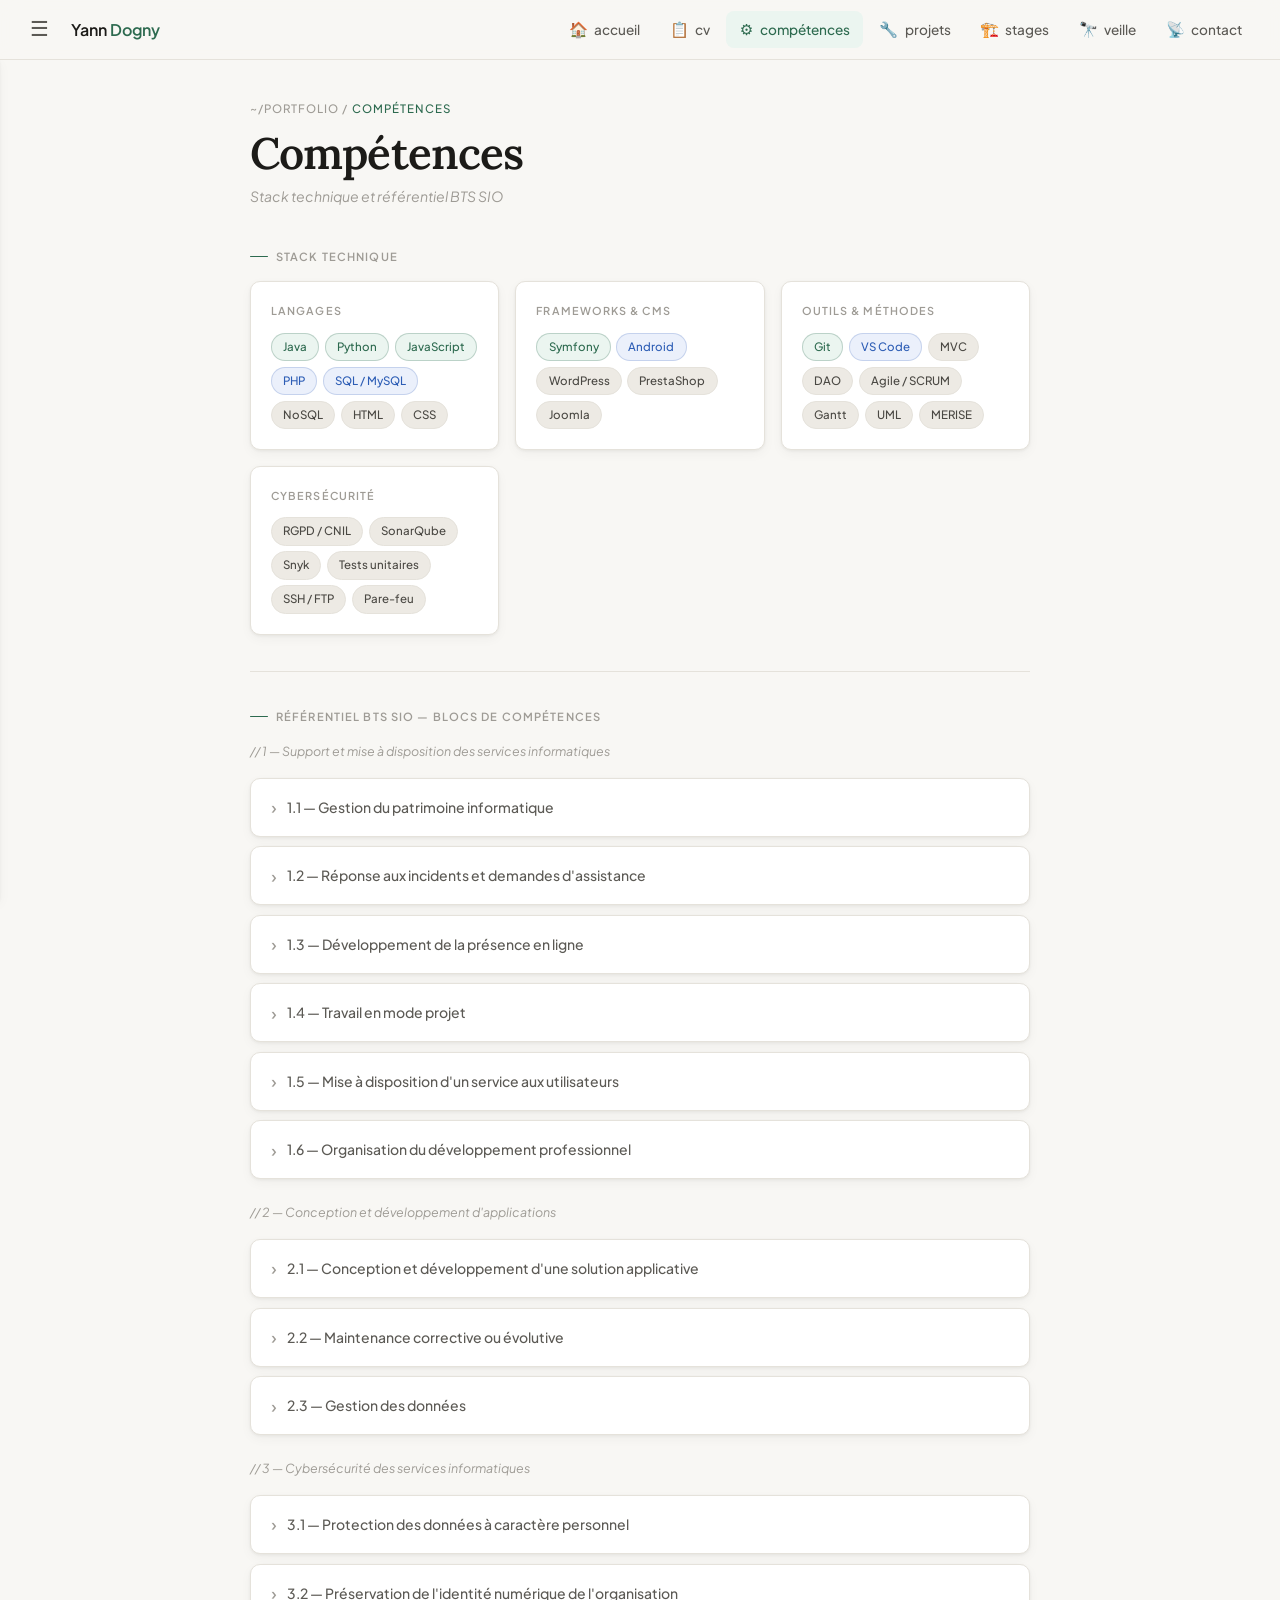
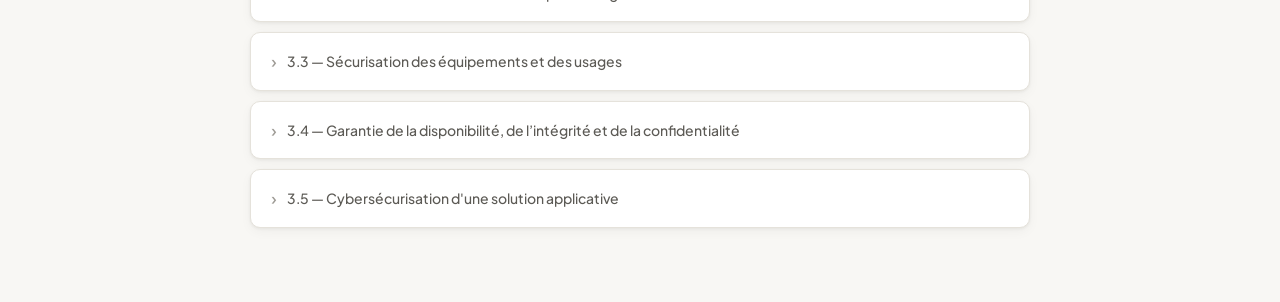
==== pages/competences.html @ 481c066d "site" ====
<!DOCTYPE html>
<html lang="fr">
<head>
  <meta charset="UTF-8"/>
  <meta name="viewport" content="width=device-width, initial-scale=1.0"/>
  <title>Compétences — Yann Dogny</title>
  <link rel="stylesheet" href="../style.css"/>

</head>
<body>

<!-- TOPBAR -->
<header class="topbar">
  <button class="sidebar-toggle" onclick="toggleSidebar()" aria-label="Menu">☰</button>
  <a href="../index.html" class="topbar-brand">Yann <span>Dogny</span></a>
  <ul class="topbar-nav">
<li><a href="../index.html" class=""><span class="nav-icon">🏠</span>accueil</a></li>
<li><a href="../pages/cv.html" class=""><span class="nav-icon">📋</span>cv</a></li>
<li><a href="../pages/competences.html" class="active"><span class="nav-icon">⚙️</span>compétences</a></li>
<li><a href="../pages/projets.html" class=""><span class="nav-icon">🔧</span>projets</a></li>
<li><a href="../pages/stages.html" class=""><span class="nav-icon">🏗️</span>stages</a></li>
<li><a href="../pages/veille.html" class=""><span class="nav-icon">🔭</span>veille</a></li>
<li><a href="../pages/contact.html" class=""><span class="nav-icon">📡</span>contact</a></li>
  </ul>
</header>

<!-- SIDEBAR OVERLAY -->
<div class="sidebar-overlay" id="overlay"></div>

<!-- SIDEBAR DRAWER -->
<nav class="sidebar" id="sidebar">
  <div class="sidebar-section-label">Navigation</div>
  <a href="../index.html" class="nav-link"><span>🏠</span> accueil</a>
<a href="../pages/cv.html" class="nav-link"><span>📋</span> cv</a>
<a href="../pages/competences.html" class="nav-link active"><span>⚙️</span> compétences</a>
<a href="../pages/projets.html" class="nav-link"><span>🔧</span> projets</a>
<a href="../pages/stages.html" class="nav-link"><span>🏗️</span> stages</a>
<a href="../pages/veille.html" class="nav-link"><span>🔭</span> veille</a>
<a href="../pages/contact.html" class="nav-link"><span>📡</span> contact</a>

</nav>

<!-- MAIN -->
<main class="main">

  <div class="page-header">
    <div class="breadcrumb">~/portfolio / <span>compétences</span></div>
    <h1>Compétences</h1>
    <p class="sub">Stack technique et référentiel BTS SIO</p>
  </div>

  <div class="section-label">Stack technique</div>
  <div class="skill-grid" style="margin-bottom:2rem">
    <div class="skill-block">
      <h3>Langages</h3>
      <div class="tags">
        <span class="tag accent">Java</span><span class="tag accent">Python</span>
        <span class="tag accent">JavaScript</span><span class="tag blue">PHP</span>
        <span class="tag blue">SQL / MySQL</span><span class="tag">NoSQL</span>
        <span class="tag">HTML</span><span class="tag">CSS</span>
      </div>
    </div>
    <div class="skill-block">
      <h3>Frameworks &amp; CMS</h3>
      <div class="tags">
        <span class="tag accent">Symfony</span><span class="tag blue">Android</span>
        <span class="tag">WordPress</span><span class="tag">PrestaShop</span><span class="tag">Joomla</span>
      </div>
    </div>
    <div class="skill-block">
      <h3>Outils &amp; méthodes</h3>
      <div class="tags">
        <span class="tag accent">Git</span><span class="tag blue">VS Code</span>
        <span class="tag">MVC</span><span class="tag">DAO</span>
        <span class="tag">Agile / SCRUM</span><span class="tag">Gantt</span>
        <span class="tag">UML</span><span class="tag">MERISE</span>
      </div>
    </div>
    <div class="skill-block">
      <h3>Cybersécurité</h3>
      <div class="tags">
        <span class="tag">RGPD / CNIL</span><span class="tag">SonarQube</span>
        <span class="tag">Snyk</span><span class="tag">Tests unitaires</span>
        <span class="tag">SSH / FTP</span><span class="tag">Pare-feu</span>
      </div>
    </div>
  </div>

  <hr class="soft"/>

  <div class="section-label">Référentiel BTS SIO — Blocs de compétences</div>
  <p style="font-size:0.78rem;color:var(--ink3);margin-bottom:1rem;font-style:italic">// 1 — Support et mise à disposition des services informatiques</p>

  <details>
    <summary>1.1 — Gestion du patrimoine informatique</summary>
    <div class="details-body">
      <ul>
        <li>Recenser et identifier les ressources numériques</li>
        <li>Exploiter des référentiels, normes et standards adoptés par le prestataire</li>
        <li>Mettre en place et vérifier les niveaux d'habilitation associés à un service</li>
        <li>Gérer des sauvegardes et vérifier la continuité du service</li>
        <li>Vérifier le respect des règles d'utilisation des ressources numériques</li>
      </ul>
    </div>
  </details>
  <details>
    <summary>1.2 — Réponse aux incidents et demandes d'assistance</summary>
    <div class="details-body">
      <ul>
        <li>Collecter, suivre et orienter des demandes</li>
        <li>Traiter des demandes concernant les services réseau, système et applicatifs</li>
      </ul>
    </div>
  </details>
  <details>
    <summary>1.3 — Développement de la présence en ligne</summary>
    <div class="details-body">
      <ul>
        <li>Participer à la valorisation de l'image de l'organisation sur les médias numériques</li>
        <li>Référencer les services en ligne et mesurer leur visibilité</li>
        <li>Participer à l'évolution d'un site Web exploitant les données de l'organisation</li>
      </ul>
      <div class="used-in">Utilisé dans : <span>Projet Fâ · Gestion Commandes V2 · Stage Campus Connecté</span></div>
    </div>
  </details>
  <details>
    <summary>1.4 — Travail en mode projet</summary>
    <div class="details-body">
      <ul>
        <li>Analyser les objectifs et les modalités d'organisation d'un projet</li>
        <li>Planifier les activités (Gantt, SCRUM)</li>
        <li>Évaluer les indicateurs de suivi d'un projet et analyser les écarts</li>
      </ul>
      <div class="used-in">Utilisé dans : <span>Projet Fâ · Gestion Commandes V2</span></div>
    </div>
  </details>
  <details>
    <summary>1.5 — Mise à disposition d'un service aux utilisateurs</summary>
    <div class="details-body">
      <ul>
        <li>Réaliser les tests d'intégration et d'acceptation d'un service</li>
        <li>Déployer un service</li>
        <li>Accompagner les utilisateurs dans la mise en place d'un service</li>
      </ul>
      <div class="used-in">Utilisé dans : <span>Stage Campus Connecté</span></div>
    </div>
  </details>
  <details>
    <summary>1.6 — Organisation du développement professionnel</summary>
    <div class="details-body">
      <ul>
        <li>Mettre en place son environnement d'apprentissage personnel</li>
        <li>Mettre en œuvre des outils et stratégies de veille informationnelle</li>
        <li>Gérer son identité professionnelle et développer son projet professionnel</li>
      </ul>
    </div>
  </details>

  <p style="font-size:0.78rem;color:var(--ink3);margin:1.5rem 0 1rem;font-style:italic">// 2 — Conception et développement d'applications</p>

  <details>
    <summary>2.1 — Conception et développement d'une solution applicative</summary>
    <div class="details-body">
      <ul>
        <li>Analyser un besoin exprimé et son contexte juridique</li>
        <li>Modéliser et concevoir l'architecture d'une solution applicative</li>
        <li>Exploiter les ressources d'un framework (Symfony)</li>
        <li>Développer, identifier ou adapter des composants logiciels</li>
        <li>Intégrer en continu les versions d'une solution (Git)</li>
        <li>Réaliser les tests nécessaires à la validation ou à la mise en production</li>
        <li>Rédiger les documentations technique et utilisateur</li>
      </ul>
      <div class="used-in">Utilisé dans : <span>Gestion Commandes V2 · Projet Fâ · Stage Campus Connecté</span></div>
    </div>
  </details>
  <details>
    <summary>2.2 — Maintenance corrective ou évolutive</summary>
    <div class="details-body">
      <ul>
        <li>Recueillir, analyser et mettre à jour les informations sur une version</li>
        <li>Évaluer la qualité d'une solution applicative (SonarQube, Snyk)</li>
        <li>Analyser et corriger un dysfonctionnement</li>
        <li>Mettre à jour les documentations technique et d'utilisation</li>
      </ul>
    </div>
  </details>
  <details>
    <summary>2.3 — Gestion des données</summary>
    <div class="details-body">
      <ul>
        <li>Exploiter des données à l'aide d'un langage de requêtes SQL</li>
        <li>Développer des fonctionnalités dans un SGBD (MySQL, NoSQL)</li>
        <li>Concevoir ou adapter une base de données (MERISE, UML)</li>
        <li>Administrer et déployer une base de données</li>
      </ul>
      <div class="used-in">Utilisé dans : <span>Gestion Commandes V2 · Projet Fâ</span></div>
    </div>
  </details>

  <p style="font-size:0.78rem;color:var(--ink3);margin:1.5rem 0 1rem;font-style:italic">// 3 — Cybersécurité des services informatiques</p>

  <details>
    <summary>3.1 — Protection des données à caractère personnel</summary>
    <div class="details-body">
      <ul>
        <li>Recenser les traitements sur les données à caractère personnel</li>
        <li>Identifier les risques liés à la collecte, au traitement et au stockage</li>
        <li>Appliquer la réglementation RGPD / CNIL</li>
      </ul>
    </div>
  </details>
  <details>
    <summary>3.2 — Préservation de l'identité numérique de l'organisation</summary>
    <div class="details-body">
      <ul>
        <li>Protection de l'identité numérique d'une organisation</li>
        <li>Déploiement de moyens approprier de preuve électronique</li>
      </ul>
    </div>
  </details>
  <details>
    <summary>3.3 — Sécurisation des équipements et des usages</summary>
    <div class="details-body">
      <ul>
        <li>Informer les utilisateurs sur les risques numériques</li>
        <li>Identifier les menaces et mettre en œuvre les défenses appropriées</li>
        <li>Gérer les accès et les privilèges (pare-feu, antivirus)</li>
      </ul>
    </div>
  </details>
  <details>
    <summary>3.4 — Garantie de la disponibilité, de l’intégrité et de la confidentialité</summary>
    <div class="details-body">
      <ul>
        <li>Caractériser les risques liés à l’utilisation malveillante d’un service informatique</li>
        <li>Recenser les conséquences d’une perte de disponibilité, d’intégrité ou de confidentialité</li>
        <li>Identifier les obligations légales (archivage, protection)</li>
        <li>Organiser la collecte et la conservation des preuves numériques</li>
        <li>Appliquer les procédures légales</li>
      </ul>
      <div class="used-in">Utilisé dans : <span>Stage Campus Connecté</span></div>
    </div>
  </details>
  <details>
    <summary>3.5 — Cybersécurisation d'une solution applicative</summary>
    <div class="details-body">
      <ul>
        <li>Prendre en compte la sécurité dans un projet de développement</li>
        <li>Analyser les connexions (logs) et prévenir les attaques courantes</li>
        <li>Mettre en conformité une solution applicative avec un référentiel de sécurité</li>
      </ul>
      <div class="used-in">Utilisé dans : <span>Stage Campus Connecté</span></div>
    </div>
  </details>

</main>

<div class="toast" id="toast"></div>
<script>
function toggleSidebar(){
  document.getElementById('sidebar').classList.toggle('open');
  document.getElementById('overlay').classList.toggle('open');
}
document.getElementById('overlay').addEventListener('click',()=>{
  document.getElementById('sidebar').classList.remove('open');
  document.getElementById('overlay').classList.remove('open');
});
function showToast(msg){
  const t=document.getElementById('toast');
  t.textContent=msg; t.classList.add('show');
  setTimeout(()=>t.classList.remove('show'),2200);
}
function copyText(e,text){
  e.preventDefault(); e.stopPropagation();
  navigator.clipboard.writeText(text).then(()=>showToast('✓ Copié !'));
}
function toggleDetail(id){
  const el=document.getElementById('dp-'+id);
  const btn=el.previousElementSibling;
  el.classList.toggle('open');
  btn.innerHTML=el.classList.contains('open')?'✕ Fermer':'› Détails';
}
</script>
</body>
</html>
---- style.css ----
@import url('https://fonts.googleapis.com/css2?family=Plus+Jakarta+Sans:wght@300;400;500;600;700&family=Lora:ital,wght@0,400;0,600;1,400&display=swap');

*, *::before, *::after { box-sizing: border-box; margin: 0; padding: 0; }

:root {
  --bg:          #F8F7F4;
  --bg2:         #FFFFFF;
  --bg3:         #F0EEE9;
  --border:      #E5E2DB;
  --border2:     #D0CCC4;
  --ink:         #1C1B18;
  --ink2:        #5C5A55;
  --ink3:        #9E9B95;
  --accent:      #2D6A4F;
  --accent-bg:   #EBF5F0;
  --accent2:     #1B4332;
  --tag-bg:      #EDEAE4;
  --tag-text:    #4A4843;
  --sidebar-w:   240px;
  --topbar-h:    60px;
  --sans:        'Plus Jakarta Sans', system-ui, sans-serif;
  --serif:       'Lora', Georgia, serif;
  --radius:      10px;
  --shadow:      0 1px 3px rgba(28,27,24,0.06), 0 4px 12px rgba(28,27,24,0.04);
}

html { scroll-behavior: smooth; }
body {
  font-family: var(--sans);
  background: var(--bg);
  color: var(--ink);
  min-height: 100vh;
  font-size: 15px;
  line-height: 1.6;
  -webkit-font-smoothing: antialiased;
}

/* ───────────── TOPBAR ───────────── */
.topbar {
  position: fixed; top: 0; left: 0; right: 0; z-index: 200;
  height: var(--topbar-h);
  background: rgba(248,247,244,0.92);
  backdrop-filter: blur(10px);
  border-bottom: 1px solid var(--border);
  display: flex; align-items: center;
  padding: 0 1.5rem;
  gap: 1rem;
}
.topbar-brand {
  font-weight: 600;
  font-size: 1rem;
  color: var(--ink);
  text-decoration: none;
  white-space: nowrap;
}
.topbar-brand span { color: var(--accent); }
.topbar-nav {
  display: flex; align-items: center; gap: 0.15rem;
  list-style: none;
  margin-left: auto;
}
.topbar-nav a {
  display: inline-flex; align-items: center; gap: 0.4rem;
  padding: 0.4rem 0.85rem;
  font-size: 0.85rem; font-weight: 500;
  color: var(--ink2);
  text-decoration: none;
  border-radius: 8px;
  transition: background 0.15s, color 0.15s;
  white-space: nowrap;
}
.topbar-nav a:hover  { background: var(--bg3); color: var(--ink); }
.topbar-nav a.active { background: var(--accent-bg); color: var(--accent); }
.topbar-nav .nav-icon { font-size: 0.95rem; }

/* sidebar toggle btn (only on mobile) */
.sidebar-toggle {
  display: none;
  background: none; border: none; cursor: pointer;
  padding: 6px; color: var(--ink2);
  font-size: 1.3rem; line-height: 1;
  border-radius: 6px;
  transition: background 0.15s;
}
.sidebar-toggle:hover { background: var(--bg3); }

/* ───────────── SIDEBAR (mobile drawer) ───────────── */
.sidebar-overlay {
  display: none;
  position: fixed; inset: 0; z-index: 150;
  background: rgba(28,27,24,0.35);
  backdrop-filter: blur(2px);
}
.sidebar-overlay.open { display: block; }

.sidebar {
  position: fixed; top: var(--topbar-h); left: 0; bottom: 0;
  z-index: 160;
  width: var(--sidebar-w);
  background: var(--bg2);
  border-right: 1px solid var(--border);
  padding: 1.5rem 0.75rem;
  display: flex; flex-direction: column; gap: 0.25rem;
  transform: translateX(-100%);
  transition: transform 0.28s cubic-bezier(0.4,0,0.2,1);
  box-shadow: var(--shadow);
}
.sidebar.open { transform: translateX(0); }

.sidebar-section-label {
  font-size: 0.68rem; font-weight: 600;
  text-transform: uppercase; letter-spacing: 0.1em;
  color: var(--ink3); padding: 0.75rem 0.75rem 0.35rem;
}
.sidebar a {
  display: flex; align-items: center; gap: 0.6rem;
  padding: 0.55rem 0.75rem;
  font-size: 0.875rem; font-weight: 500;
  color: var(--ink2); text-decoration: none;
  border-radius: 8px;
  transition: background 0.15s, color 0.15s;
}
.sidebar a:hover  { background: var(--bg3); color: var(--ink); }
.sidebar a.active { background: var(--accent-bg); color: var(--accent); }

/* ───────────── MAIN LAYOUT ───────────── */
.main {
  padding-top: calc(var(--topbar-h) + 2.5rem);
  padding-bottom: 4rem;
  padding-left: 2.5rem;
  padding-right: 2.5rem;
  max-width: 860px;
  margin: 0 auto;
}

/* ───────────── PAGE HEADER ───────────── */
.page-header { margin-bottom: 2.5rem; }
.breadcrumb {
  font-size: 0.72rem; font-weight: 500;
  text-transform: uppercase; letter-spacing: 0.09em;
  color: var(--ink3); margin-bottom: 0.6rem;
}
.breadcrumb span { color: var(--accent); }
.page-header h1 {
  font-family: var(--serif);
  font-size: clamp(2rem, 5vw, 2.75rem);
  font-weight: 600; color: var(--ink);
  letter-spacing: -0.02em; line-height: 1.15;
  margin-bottom: 0.4rem;
}
.page-header .sub {
  font-size: 0.88rem; color: var(--ink3); font-style: italic;
}

/* ───────────── SECTION LABEL ───────────── */
.section-label {
  font-size: 0.7rem; font-weight: 600;
  text-transform: uppercase; letter-spacing: 0.1em;
  color: var(--ink3); margin-bottom: 1rem;
  display: flex; align-items: center; gap: 0.5rem;
}
.section-label::before { content: ''; width: 18px; height: 1.5px; background: var(--accent); border-radius: 2px; }

hr.soft { border: none; border-top: 1px solid var(--border); margin: 2.25rem 0; }

/* ───────────── CARDS ───────────── */
.card {
  background: var(--bg2);
  border: 1px solid var(--border);
  border-radius: var(--radius);
  padding: 1.5rem;
  box-shadow: var(--shadow);
}

/* ───────────── TAGS ───────────── */
.tags { display: flex; flex-wrap: wrap; gap: 0.35rem; }
.tag {
  font-size: 0.72rem; font-weight: 500;
  padding: 0.25rem 0.7rem;
  background: var(--tag-bg); color: var(--tag-text);
  border-radius: 100px;
  border: 1px solid var(--border);
}
.tag.accent { background: var(--accent-bg); color: var(--accent); border-color: rgba(45,106,79,0.25); }
.tag.blue   { background: #EBF0FB; color: #2D5DB5; border-color: rgba(45,93,181,0.2); }

/* ───────────── TIMELINE ───────────── */
.timeline { position: relative; padding-left: 1.5rem; }
.timeline::before { content:''; position:absolute; left:0; top:4px; bottom:0; width:1px; background:var(--border2); }
.tl-item { position:relative; margin-bottom:2rem; }
.tl-item::before {
  content:''; position:absolute; left:-1.5rem; top:5px;
  width:7px; height:7px; border-radius:50%;
  background:var(--accent); border:2px solid var(--bg);
  transform:translateX(-3px);
}
.tl-item .period { font-size:0.72rem; color:var(--ink3); font-weight:500; letter-spacing:0.04em; margin-bottom:0.3rem; }
.tl-item h3 { font-size:1rem; font-weight:600; color:var(--ink); margin-bottom:0.2rem; }
.tl-item .org { font-size:0.82rem; color:var(--ink3); margin-bottom:0.55rem; }
.tl-item p { font-size:0.85rem; color:var(--ink2); line-height:1.75; }
.ttype {
  display:inline-block; font-size:0.65rem; font-weight:600;
  letter-spacing:0.08em; text-transform:uppercase;
  padding:0.18rem 0.6rem; border-radius:100px; margin-bottom:0.5rem;
}
.ttype.edu { background:#EBF0FB; color:#2D5DB5; }
.ttype.exp { background:var(--accent-bg); color:var(--accent); }

/* ───────────── SKILL GRID ───────────── */
.skill-grid { display:grid; grid-template-columns:repeat(auto-fit,minmax(190px,1fr)); gap:1rem; }
.skill-block {
  background:var(--bg2); border:1px solid var(--border);
  border-radius:var(--radius); padding:1.25rem;
  box-shadow:var(--shadow);
}
.skill-block h3 {
  font-size:0.68rem; font-weight:600;
  text-transform:uppercase; letter-spacing:0.1em;
  color:var(--ink3); margin-bottom:0.8rem;
}

/* ───────────── ACCORDIONS ───────────── */
details {
  border:1px solid var(--border); border-radius:var(--radius);
  margin-bottom:0.6rem; overflow:hidden;
  background:var(--bg2); box-shadow:var(--shadow);
}
details[open] { border-color:var(--border2); }
summary {
  padding:0.9rem 1.25rem; cursor:pointer;
  font-size:0.875rem; font-weight:500; color:var(--ink2);
  display:flex; align-items:center; gap:0.6rem;
  list-style:none; user-select:none;
  transition:background 0.15s, color 0.15s;
}
summary:hover { background:var(--bg3); color:var(--ink); }
details[open] summary { color:var(--accent); background:var(--accent-bg); }
summary::before { content:'›'; font-size:1.1rem; color:var(--ink3); transition:transform 0.2s; display:inline-block; }
details[open] summary::before { transform:rotate(90deg); color:var(--accent); }
summary::-webkit-details-marker { display:none; }
.details-body {
  padding:1rem 1.25rem 1.25rem;
  border-top:1px solid var(--border);
  background:var(--bg2);
}
.details-body ul { list-style:none; padding:0; display:flex; flex-direction:column; gap:0.4rem; }
.details-body ul li {
  font-size:0.82rem; color:var(--ink2); line-height:1.5;
  display:flex; align-items:flex-start; gap:0.5rem;
}
.details-body ul li::before { content:'·'; color:var(--accent); font-size:1.2rem; line-height:1.2; flex-shrink:0; }
.used-in { margin-top:0.75rem; padding-top:0.75rem; border-top:1px dashed var(--border2); font-size:0.72rem; color:var(--ink3); }
.used-in span { color:var(--accent); font-weight:500; }

/* ───────────── PROJECT / STAGE CARDS ───────────── */
.project-card {
  background:var(--bg2); border:1px solid var(--border);
  border-radius:var(--radius); padding:1.5rem;
  box-shadow:var(--shadow);
  margin-bottom:1rem;
  transition:border-color 0.2s, box-shadow 0.2s;
}
.project-card:hover { border-color:var(--border2); box-shadow:0 4px 20px rgba(28,27,24,0.08); }
.project-card .pc-meta { font-size:0.7rem; color:var(--ink3); font-weight:500; letter-spacing:0.04em; margin-bottom:0.4rem; }
.project-card h3 { font-size:1.05rem; font-weight:600; color:var(--ink); margin-bottom:0.55rem; }
.project-card p { font-size:0.85rem; color:var(--ink2); line-height:1.75; margin-bottom:1rem; }
.expand-btn {
  display:inline-flex; align-items:center; gap:0.35rem;
  font-family:var(--sans); font-size:0.78rem; font-weight:500;
  color:var(--ink3); background:none; border:none; cursor:pointer;
  padding:0; margin-top:0.75rem;
  transition:color 0.15s;
}
.expand-btn:hover { color:var(--accent); }
.detail-panel {
  display:none; margin-top:1rem; padding-top:1rem;
  border-top:1px solid var(--border);
}
.detail-panel.open { display:block; }
.detail-panel h4 { font-size:0.7rem; font-weight:600; text-transform:uppercase; letter-spacing:0.1em; color:var(--ink3); margin-bottom:0.6rem; }
.detail-panel ul { list-style:none; padding:0; display:flex; flex-direction:column; gap:0.35rem; }
.detail-panel ul li { font-size:0.82rem; color:var(--ink2); display:flex; gap:0.5rem; line-height:1.55; }
.detail-panel ul li::before { content:'›'; color:var(--accent); font-size:1rem; flex-shrink:0; line-height:1.4; }

/* ───────────── LANG BARS ───────────── */
.lang-item { margin-bottom:1.25rem; }
.lang-item:last-child { margin-bottom:0; }
.lang-header { display:flex; justify-content:space-between; font-size:0.875rem; font-weight:500; margin-bottom:0.45rem; }
.lang-header .level { color:var(--ink3); font-weight:400; font-size:0.8rem; }
.lang-bar { height:3px; background:var(--border2); border-radius:3px; overflow:hidden; }
.lang-fill { height:100%; background:var(--accent); border-radius:3px; }

/* ───────────── INFO TABLE ───────────── */
.info-table { background:var(--bg2); border:1px solid var(--border); border-radius:var(--radius); overflow:hidden; box-shadow:var(--shadow); }
.info-row { display:flex; align-items:flex-start; gap:1rem; padding:0.85rem 1.25rem; border-bottom:1px solid var(--border); font-size:0.875rem; }
.info-row:last-child { border-bottom:none; }
.info-row .lbl { font-size:0.72rem; font-weight:600; text-transform:uppercase; letter-spacing:0.07em; color:var(--ink3); min-width:90px; padding-top:2px; }
.info-row .val { color:var(--ink); }
.info-row .val a { color:var(--accent); text-decoration:none; }
.info-row .val a:hover { text-decoration:underline; }

/* ───────────── CONTACT ───────────── */
.contact-links { display:flex; flex-direction:column; gap:0.75rem; }
.contact-link {
  display:flex; align-items:center; gap:1rem;
  background:var(--bg2); border:1px solid var(--border);
  border-radius:var(--radius); padding:1rem 1.25rem;
  text-decoration:none; color:inherit;
  box-shadow:var(--shadow);
  transition:border-color 0.2s, box-shadow 0.2s;
}
.contact-link:hover { border-color:var(--border2); box-shadow:0 4px 16px rgba(28,27,24,0.08); }
.cl-icon { font-size:1.2rem; width:32px; text-align:center; }
.cl-label { font-size:0.7rem; font-weight:600; text-transform:uppercase; letter-spacing:0.08em; color:var(--ink3); }
.cl-value { font-size:0.88rem; color:var(--ink); margin-top:0.1rem; }

/* ───────────── TOAST ───────────── */
.toast {
  position:fixed; bottom:1.5rem; right:1.5rem;
  background:var(--ink); color:#fff; font-size:0.78rem;
  padding:0.5rem 1rem; border-radius:8px;
  opacity:0; transform:translateY(6px);
  transition:all 0.22s; pointer-events:none; z-index:9999;
}
.toast.show { opacity:1; transform:translateY(0); }

/* ───────────── VEILLE ───────────── */
.source-grid { display:grid; grid-template-columns:repeat(auto-fit,minmax(200px,1fr)); gap:1rem; }
.source-card {
  background:var(--bg2); border:1px solid var(--border);
  border-radius:var(--radius); padding:1.25rem;
  box-shadow:var(--shadow); display:flex; flex-direction:column; gap:0.5rem;
}
.source-card:hover { border-color:var(--border2); }
.source-card h4 { font-size:0.9rem; font-weight:600; color:var(--ink); }
.source-card p { font-size:0.8rem; color:var(--ink2); line-height:1.65; flex:1; }
.source-card .src-type { font-size:0.68rem; font-weight:600; text-transform:uppercase; letter-spacing:0.08em; color:var(--ink3); }
.method-list { display:flex; flex-direction:column; gap:0.6rem; }
.method-step {
  display:flex; gap:1rem; align-items:flex-start;
  background:var(--bg2); border:1px solid var(--border);
  border-radius:var(--radius); padding:0.9rem 1.1rem;
  box-shadow:var(--shadow);
}
.step-num { font-size:0.7rem; font-weight:700; color:var(--accent); min-width:24px; padding-top:2px; }
.step-content h4 { font-size:0.875rem; font-weight:600; color:var(--ink); margin-bottom:0.2rem; }
.step-content p { font-size:0.8rem; color:var(--ink2); line-height:1.65; }

/* ───────────── RESPONSIVE ───────────── */
@media (max-width:768px) {
  .topbar-nav { display:none; }
  .sidebar-toggle { display:flex; align-items:center; justify-content:center; }
  .main { padding-left:1.25rem; padding-right:1.25rem; }
}
@media (min-width:769px) {
  .sidebar-toggle { display:flex; align-items:center; justify-content:center; }
}

/* shared JS toggle helper */
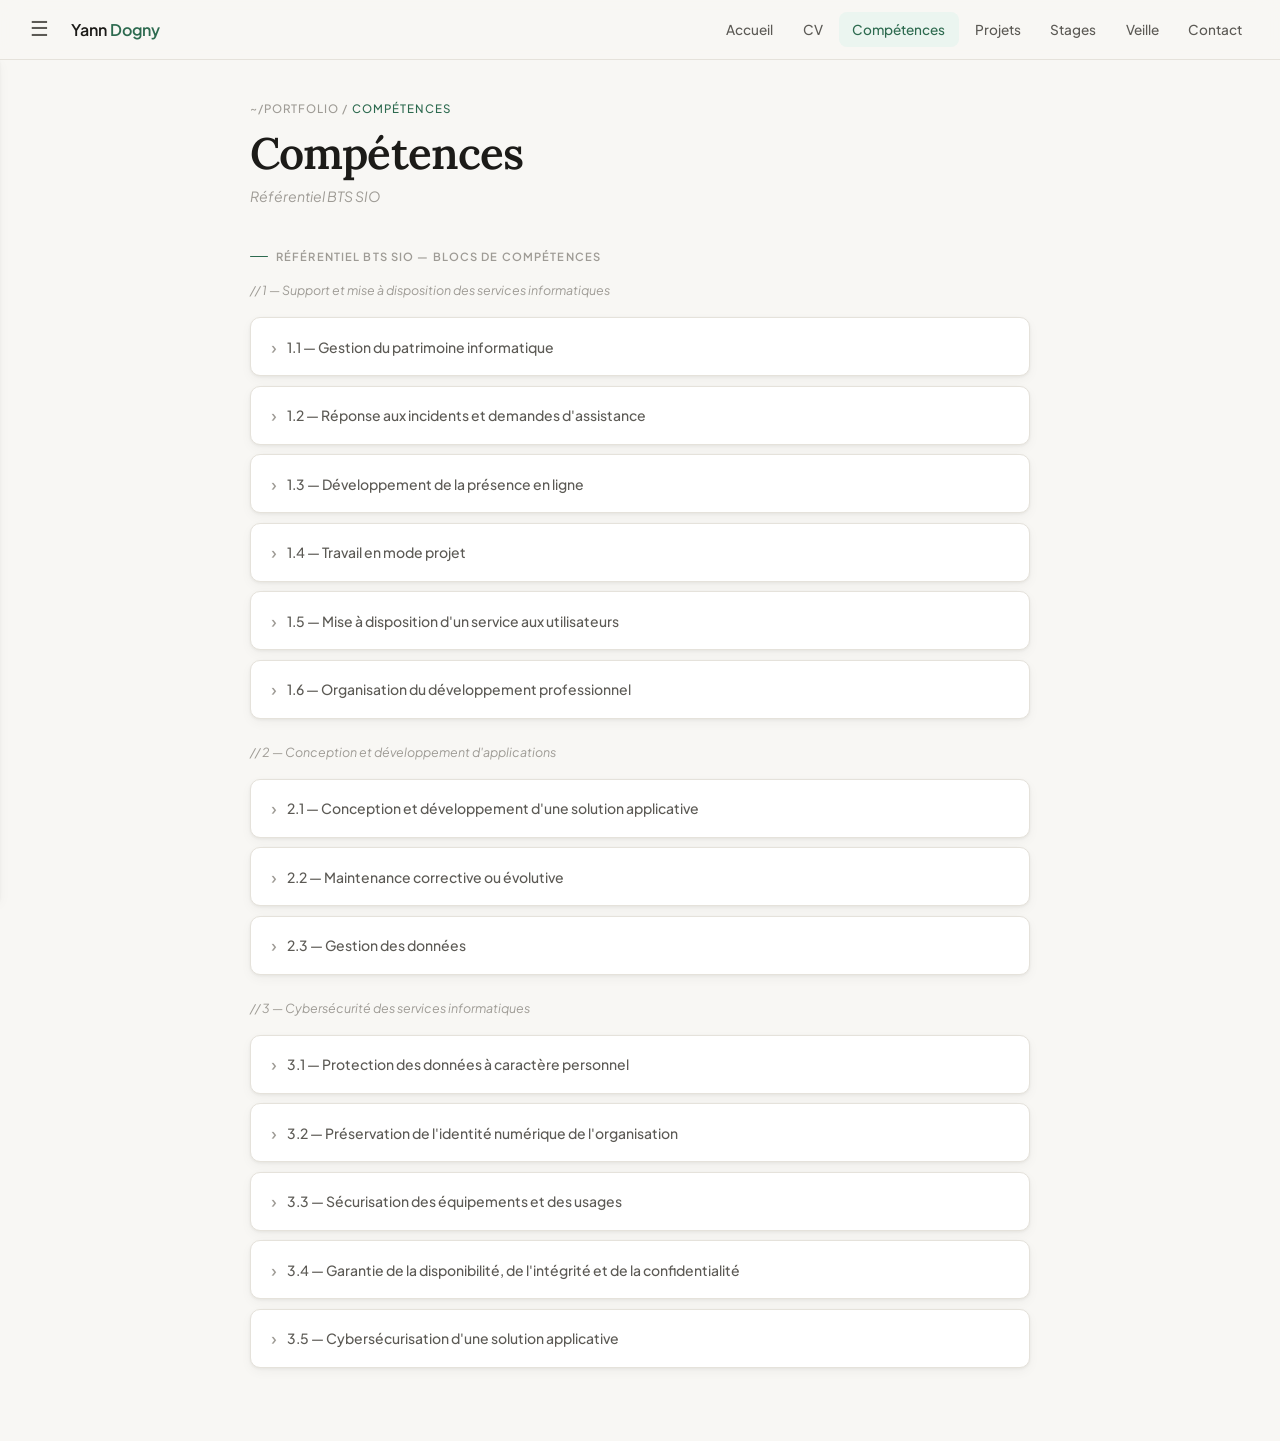
==== commit ace0ce24: "sitev2" ====
--- a/pages/competences.html
+++ b/pages/competences.html
@@ -3,9 +3,8 @@
 <head>
   <meta charset="UTF-8"/>
   <meta name="viewport" content="width=device-width, initial-scale=1.0"/>
-  <title>Compétences — Yann Dogny</title>
+  <title>Compétences</title>
   <link rel="stylesheet" href="../style.css"/>
-
 </head>
 <body>
 
@@ -14,13 +13,13 @@
   <button class="sidebar-toggle" onclick="toggleSidebar()" aria-label="Menu">☰</button>
   <a href="../index.html" class="topbar-brand">Yann <span>Dogny</span></a>
   <ul class="topbar-nav">
-<li><a href="../index.html" class=""><span class="nav-icon">🏠</span>accueil</a></li>
-<li><a href="../pages/cv.html" class=""><span class="nav-icon">📋</span>cv</a></li>
-<li><a href="../pages/competences.html" class="active"><span class="nav-icon">⚙️</span>compétences</a></li>
-<li><a href="../pages/projets.html" class=""><span class="nav-icon">🔧</span>projets</a></li>
-<li><a href="../pages/stages.html" class=""><span class="nav-icon">🏗️</span>stages</a></li>
-<li><a href="../pages/veille.html" class=""><span class="nav-icon">🔭</span>veille</a></li>
-<li><a href="../pages/contact.html" class=""><span class="nav-icon">📡</span>contact</a></li>
+    <li><a href="../index.html" class="">Accueil</a></li>
+    <li><a href="../pages/cv.html" class="">CV</a></li>
+    <li><a href="../pages/competences.html" class="active">Compétences</a></li>
+    <li><a href="../pages/projets.html" class="">Projets</a></li>
+    <li><a href="../pages/stages.html" class="">Stages</a></li>
+    <li><a href="../pages/veille.html" class="">Veille</a></li>
+    <li><a href="../pages/contact.html" class="">Contact</a></li>
   </ul>
 </header>
 
@@ -30,14 +29,13 @@
 <!-- SIDEBAR DRAWER -->
 <nav class="sidebar" id="sidebar">
   <div class="sidebar-section-label">Navigation</div>
-  <a href="../index.html" class="nav-link"><span>🏠</span> accueil</a>
-<a href="../pages/cv.html" class="nav-link"><span>📋</span> cv</a>
-<a href="../pages/competences.html" class="nav-link active"><span>⚙️</span> compétences</a>
-<a href="../pages/projets.html" class="nav-link"><span>🔧</span> projets</a>
-<a href="../pages/stages.html" class="nav-link"><span>🏗️</span> stages</a>
-<a href="../pages/veille.html" class="nav-link"><span>🔭</span> veille</a>
-<a href="../pages/contact.html" class="nav-link"><span>📡</span> contact</a>
-
+  <a href="../index.html" class="nav-link">Accueil</a>
+  <a href="../pages/cv.html" class="nav-link">CV</a>
+  <a href="../pages/competences.html" class="nav-link active">Compétences</a>
+  <a href="../pages/projets.html" class="nav-link">Projets</a>
+  <a href="../pages/stages.html" class="nav-link">Stages</a>
+  <a href="../pages/veille.html" class="nav-link">Veille</a>
+  <a href="../pages/contact.html" class="nav-link">Contact</a>
 </nav>
 
 <!-- MAIN -->
@@ -46,47 +44,8 @@
   <div class="page-header">
     <div class="breadcrumb">~/portfolio / <span>compétences</span></div>
     <h1>Compétences</h1>
-    <p class="sub">Stack technique et référentiel BTS SIO</p>
+    <p class="sub">Référentiel BTS SIO</p>
   </div>
-
-  <div class="section-label">Stack technique</div>
-  <div class="skill-grid" style="margin-bottom:2rem">
-    <div class="skill-block">
-      <h3>Langages</h3>
-      <div class="tags">
-        <span class="tag accent">Java</span><span class="tag accent">Python</span>
-        <span class="tag accent">JavaScript</span><span class="tag blue">PHP</span>
-        <span class="tag blue">SQL / MySQL</span><span class="tag">NoSQL</span>
-        <span class="tag">HTML</span><span class="tag">CSS</span>
-      </div>
-    </div>
-    <div class="skill-block">
-      <h3>Frameworks &amp; CMS</h3>
-      <div class="tags">
-        <span class="tag accent">Symfony</span><span class="tag blue">Android</span>
-        <span class="tag">WordPress</span><span class="tag">PrestaShop</span><span class="tag">Joomla</span>
-      </div>
-    </div>
-    <div class="skill-block">
-      <h3>Outils &amp; méthodes</h3>
-      <div class="tags">
-        <span class="tag accent">Git</span><span class="tag blue">VS Code</span>
-        <span class="tag">MVC</span><span class="tag">DAO</span>
-        <span class="tag">Agile / SCRUM</span><span class="tag">Gantt</span>
-        <span class="tag">UML</span><span class="tag">MERISE</span>
-      </div>
-    </div>
-    <div class="skill-block">
-      <h3>Cybersécurité</h3>
-      <div class="tags">
-        <span class="tag">RGPD / CNIL</span><span class="tag">SonarQube</span>
-        <span class="tag">Snyk</span><span class="tag">Tests unitaires</span>
-        <span class="tag">SSH / FTP</span><span class="tag">Pare-feu</span>
-      </div>
-    </div>
-  </div>
-
-  <hr class="soft"/>
 
   <div class="section-label">Référentiel BTS SIO — Blocs de compétences</div>
   <p style="font-size:0.78rem;color:var(--ink3);margin-bottom:1rem;font-style:italic">// 1 — Support et mise à disposition des services informatiques</p>
@@ -101,8 +60,10 @@
         <li>Gérer des sauvegardes et vérifier la continuité du service</li>
         <li>Vérifier le respect des règles d'utilisation des ressources numériques</li>
       </ul>
-    </div>
-  </details>
+      <div class="used-in">Utilisé dans : <span>CanisPro Éducation</span></div>
+    </div>
+  </details>
+
   <details>
     <summary>1.2 — Réponse aux incidents et demandes d'assistance</summary>
     <div class="details-body">
@@ -112,6 +73,7 @@
       </ul>
     </div>
   </details>
+
   <details>
     <summary>1.3 — Développement de la présence en ligne</summary>
     <div class="details-body">
@@ -120,9 +82,10 @@
         <li>Référencer les services en ligne et mesurer leur visibilité</li>
         <li>Participer à l'évolution d'un site Web exploitant les données de l'organisation</li>
       </ul>
-      <div class="used-in">Utilisé dans : <span>Projet Fâ · Gestion Commandes V2 · Stage Campus Connecté</span></div>
-    </div>
-  </details>
+      <div class="used-in">Utilisé dans : <span>Portfolio · CanisPro Éducation · Projet Fâ · Pic du Midi · Site Web Personnel</span></div>
+    </div>
+  </details>
+
   <details>
     <summary>1.4 — Travail en mode projet</summary>
     <div class="details-body">
@@ -131,9 +94,10 @@
         <li>Planifier les activités (Gantt, SCRUM)</li>
         <li>Évaluer les indicateurs de suivi d'un projet et analyser les écarts</li>
       </ul>
-      <div class="used-in">Utilisé dans : <span>Projet Fâ · Gestion Commandes V2</span></div>
-    </div>
-  </details>
+      <div class="used-in">Utilisé dans : <span>Portfolio · CanisPro Éducation · Projet Fâ · Stage Campus Connecté</span></div>
+    </div>
+  </details>
+
   <details>
     <summary>1.5 — Mise à disposition d'un service aux utilisateurs</summary>
     <div class="details-body">
@@ -142,9 +106,10 @@
         <li>Déployer un service</li>
         <li>Accompagner les utilisateurs dans la mise en place d'un service</li>
       </ul>
-      <div class="used-in">Utilisé dans : <span>Stage Campus Connecté</span></div>
-    </div>
-  </details>
+      <div class="used-in">Utilisé dans : <span>Portfolio · CanisPro Éducation · Stage Campus Connecté</span></div>
+    </div>
+  </details>
+
   <details>
     <summary>1.6 — Organisation du développement professionnel</summary>
     <div class="details-body">
@@ -153,6 +118,7 @@
         <li>Mettre en œuvre des outils et stratégies de veille informationnelle</li>
         <li>Gérer son identité professionnelle et développer son projet professionnel</li>
       </ul>
+      <div class="used-in">Utilisé dans : <span>Portfolio · CanisPro Éducation · Pic du Midi · Site Web Personnel</span></div>
     </div>
   </details>
 
@@ -170,9 +136,10 @@
         <li>Réaliser les tests nécessaires à la validation ou à la mise en production</li>
         <li>Rédiger les documentations technique et utilisateur</li>
       </ul>
-      <div class="used-in">Utilisé dans : <span>Gestion Commandes V2 · Projet Fâ · Stage Campus Connecté</span></div>
-    </div>
-  </details>
+      <div class="used-in">Utilisé dans : <span>Portfolio · CanisPro Éducation · Projet Fâ · Pic du Midi · Site Web Personnel · Stage Campus Connecté</span></div>
+    </div>
+  </details>
+
   <details>
     <summary>2.2 — Maintenance corrective ou évolutive</summary>
     <div class="details-body">
@@ -182,8 +149,10 @@
         <li>Analyser et corriger un dysfonctionnement</li>
         <li>Mettre à jour les documentations technique et d'utilisation</li>
       </ul>
-    </div>
-  </details>
+      <div class="used-in">Utilisé dans : <span>Portfolio · CanisPro Éducation</span></div>
+    </div>
+  </details>
+
   <details>
     <summary>2.3 — Gestion des données</summary>
     <div class="details-body">
@@ -193,7 +162,7 @@
         <li>Concevoir ou adapter une base de données (MERISE, UML)</li>
         <li>Administrer et déployer une base de données</li>
       </ul>
-      <div class="used-in">Utilisé dans : <span>Gestion Commandes V2 · Projet Fâ</span></div>
+      <div class="used-in">Utilisé dans : <span>CanisPro Éducation · Projet Fâ · Stage Campus Connecté</span></div>
     </div>
   </details>
 
@@ -209,15 +178,17 @@
       </ul>
     </div>
   </details>
+
   <details>
     <summary>3.2 — Préservation de l'identité numérique de l'organisation</summary>
     <div class="details-body">
       <ul>
         <li>Protection de l'identité numérique d'une organisation</li>
-        <li>Déploiement de moyens approprier de preuve électronique</li>
-      </ul>
-    </div>
-  </details>
+        <li>Déploiement de moyens appropriés de preuve électronique</li>
+      </ul>
+    </div>
+  </details>
+
   <details>
     <summary>3.3 — Sécurisation des équipements et des usages</summary>
     <div class="details-body">
@@ -226,14 +197,16 @@
         <li>Identifier les menaces et mettre en œuvre les défenses appropriées</li>
         <li>Gérer les accès et les privilèges (pare-feu, antivirus)</li>
       </ul>
-    </div>
-  </details>
-  <details>
-    <summary>3.4 — Garantie de la disponibilité, de l’intégrité et de la confidentialité</summary>
-    <div class="details-body">
-      <ul>
-        <li>Caractériser les risques liés à l’utilisation malveillante d’un service informatique</li>
-        <li>Recenser les conséquences d’une perte de disponibilité, d’intégrité ou de confidentialité</li>
+      <div class="used-in">Utilisé dans : <span>CanisPro Éducation</span></div>
+    </div>
+  </details>
+
+  <details>
+    <summary>3.4 — Garantie de la disponibilité, de l'intégrité et de la confidentialité</summary>
+    <div class="details-body">
+      <ul>
+        <li>Caractériser les risques liés à l'utilisation malveillante d'un service informatique</li>
+        <li>Recenser les conséquences d'une perte de disponibilité, d'intégrité ou de confidentialité</li>
         <li>Identifier les obligations légales (archivage, protection)</li>
         <li>Organiser la collecte et la conservation des preuves numériques</li>
         <li>Appliquer les procédures légales</li>
@@ -241,6 +214,7 @@
       <div class="used-in">Utilisé dans : <span>Stage Campus Connecté</span></div>
     </div>
   </details>
+
   <details>
     <summary>3.5 — Cybersécurisation d'une solution applicative</summary>
     <div class="details-body">
@@ -249,7 +223,7 @@
         <li>Analyser les connexions (logs) et prévenir les attaques courantes</li>
         <li>Mettre en conformité une solution applicative avec un référentiel de sécurité</li>
       </ul>
-      <div class="used-in">Utilisé dans : <span>Stage Campus Connecté</span></div>
+      <div class="used-in">Utilisé dans : <span>CanisPro Éducation · Stage Campus Connecté</span></div>
     </div>
   </details>
 
@@ -282,4 +256,4 @@
 }
 </script>
 </body>
-</html>+</html>
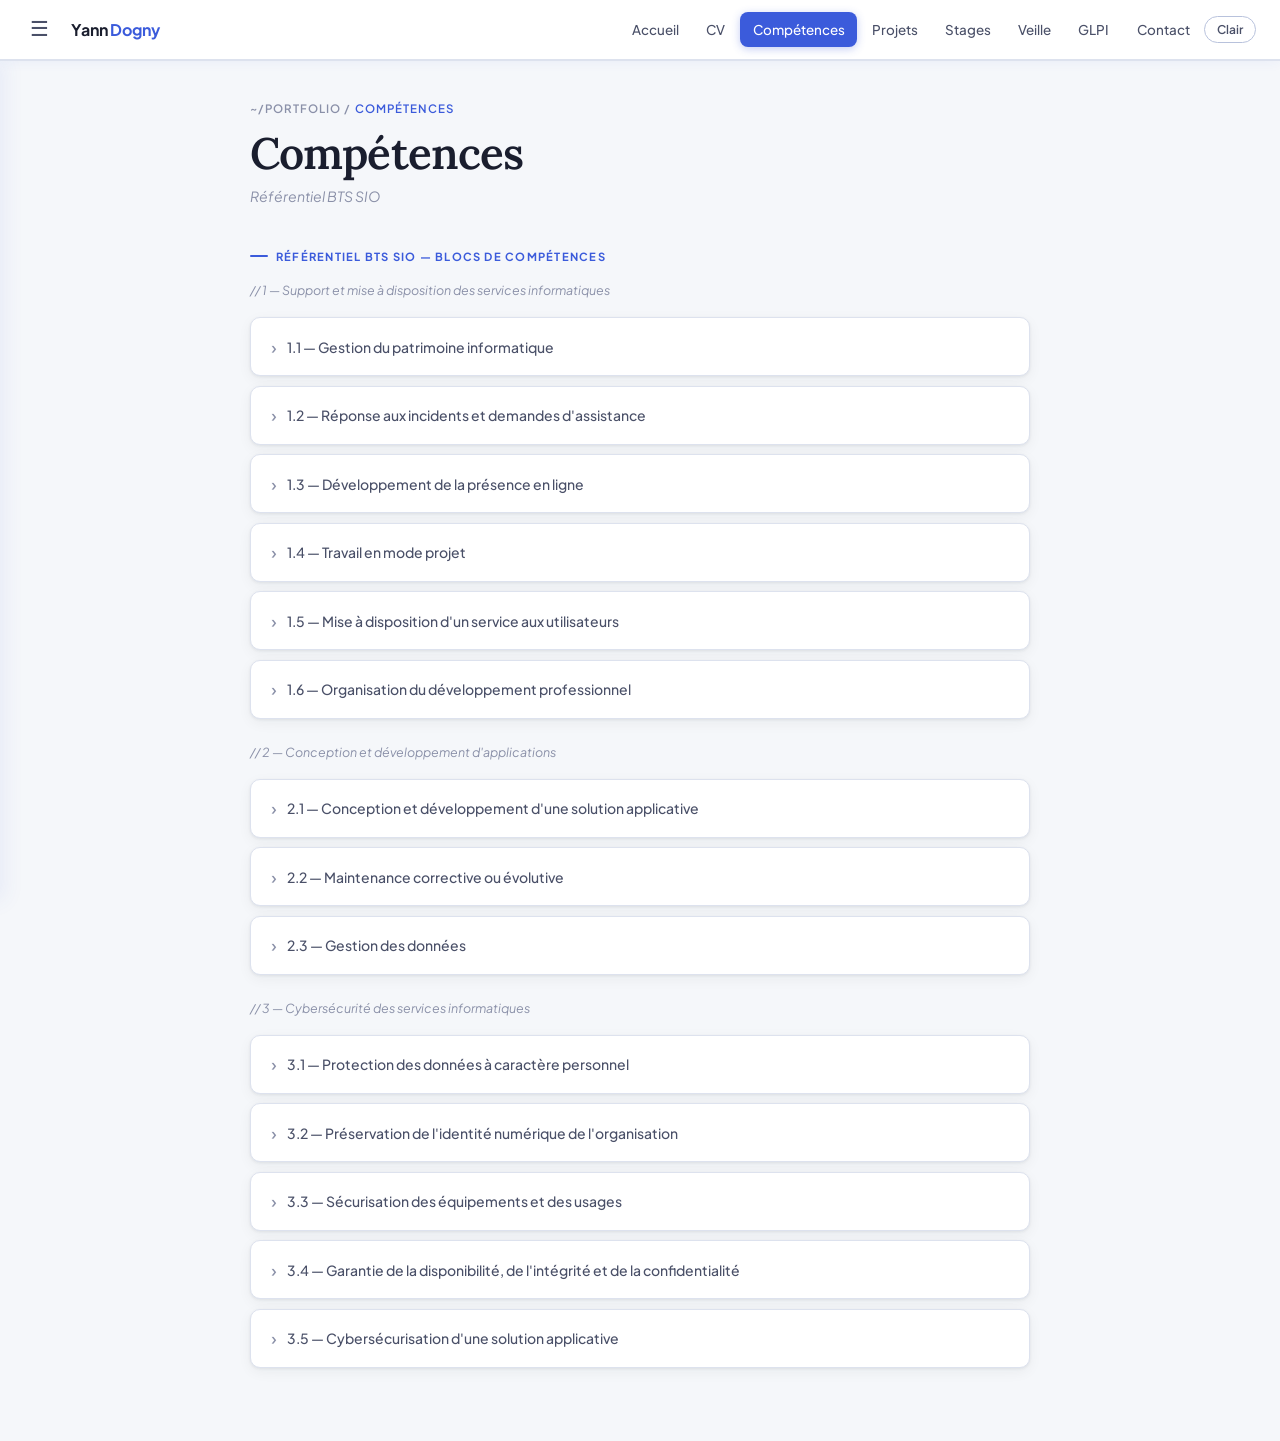
==== commit fbf20a44: "sitev3" ====
--- a/pages/competences.html
+++ b/pages/competences.html
@@ -12,14 +12,18 @@
 <header class="topbar">
   <button class="sidebar-toggle" onclick="toggleSidebar()" aria-label="Menu">☰</button>
   <a href="../index.html" class="topbar-brand">Yann <span>Dogny</span></a>
-  <ul class="topbar-nav">
+    <ul class="topbar-nav">
     <li><a href="../index.html" class="">Accueil</a></li>
-    <li><a href="../pages/cv.html" class="">CV</a></li>
-    <li><a href="../pages/competences.html" class="active">Compétences</a></li>
-    <li><a href="../pages/projets.html" class="">Projets</a></li>
-    <li><a href="../pages/stages.html" class="">Stages</a></li>
-    <li><a href="../pages/veille.html" class="">Veille</a></li>
-    <li><a href="../pages/contact.html" class="">Contact</a></li>
+    <li><a href="cv.html" class="">CV</a></li>
+    <li><a href="competences.html" class="active">Compétences</a></li>
+    <li><a href="projets.html" class="">Projets</a></li>
+    <li><a href="stages.html" class="">Stages</a></li>
+    <li><a href="veille.html" class="">Veille</a></li>
+    <li><a href="glpi.html" class="">GLPI</a></li>
+    <li><a href="contact.html" class="">Contact</a></li>
+  <button class="theme-toggle" onclick="toggleTheme()" id="topbar-theme-btn" aria-label="Changer le thème">
+    <span class="toggle-label" id="topbar-theme-label">Clair</span>
+  </button>
   </ul>
 </header>
 
@@ -28,14 +32,22 @@
 
 <!-- SIDEBAR DRAWER -->
 <nav class="sidebar" id="sidebar">
-  <div class="sidebar-section-label">Navigation</div>
+    <div class="sidebar-section-label">Navigation</div>
   <a href="../index.html" class="nav-link">Accueil</a>
-  <a href="../pages/cv.html" class="nav-link">CV</a>
-  <a href="../pages/competences.html" class="nav-link active">Compétences</a>
-  <a href="../pages/projets.html" class="nav-link">Projets</a>
-  <a href="../pages/stages.html" class="nav-link">Stages</a>
-  <a href="../pages/veille.html" class="nav-link">Veille</a>
-  <a href="../pages/contact.html" class="nav-link">Contact</a>
+  <a href="cv.html" class="nav-link">CV</a>
+  <a href="competences.html" class="nav-link active">Compétences</a>
+  <a href="projets.html" class="nav-link">Projets</a>
+  <a href="stages.html" class="nav-link">Stages</a>
+  <a href="veille.html" class="nav-link">Veille</a>
+  <a href="glpi.html" class="nav-link">GLPI</a>
+  <a href="contact.html" class="nav-link">Contact</a>
+
+  <div class="sidebar-divider"></div>
+  <button class="sidebar-theme-toggle" onclick="toggleTheme()" id="sidebar-theme-btn" aria-label="Changer le thème">
+    <span id="sidebar-theme-label">Mode sombre</span>
+    <span class="tgl-track"><span class="tgl-thumb"></span></span>
+  </button>
+
 </nav>
 
 <!-- MAIN -->
@@ -60,7 +72,8 @@
         <li>Gérer des sauvegardes et vérifier la continuité du service</li>
         <li>Vérifier le respect des règles d'utilisation des ressources numériques</li>
       </ul>
-      <div class="used-in">Utilisé dans : <span>CanisPro Éducation</span></div>
+    
+      <div class="used-in">Utilisé dans : <span>CanisPro Éducation · Stage SEDIMA · Stage Campus Connecté · GLPI</span></div>
     </div>
   </details>
 
@@ -71,7 +84,8 @@
         <li>Collecter, suivre et orienter des demandes</li>
         <li>Traiter des demandes concernant les services réseau, système et applicatifs</li>
       </ul>
-    </div>
+      <div class="used-in">Utilisé dans : <span>GLPI</span></div>
+        </div>
   </details>
 
   <details>
@@ -82,7 +96,8 @@
         <li>Référencer les services en ligne et mesurer leur visibilité</li>
         <li>Participer à l'évolution d'un site Web exploitant les données de l'organisation</li>
       </ul>
-      <div class="used-in">Utilisé dans : <span>Portfolio · CanisPro Éducation · Projet Fâ · Pic du Midi · Site Web Personnel</span></div>
+    
+      <div class="used-in">Utilisé dans : <span>Portfolio · CanisPro Éducation · Projet Fâ · Pic du Midi · Site Web Personnel · Stage SEDIMA</span></div>
     </div>
   </details>
 
@@ -94,7 +109,8 @@
         <li>Planifier les activités (Gantt, SCRUM)</li>
         <li>Évaluer les indicateurs de suivi d'un projet et analyser les écarts</li>
       </ul>
-      <div class="used-in">Utilisé dans : <span>Portfolio · CanisPro Éducation · Projet Fâ · Stage Campus Connecté</span></div>
+    
+      <div class="used-in">Utilisé dans : <span>Portfolio · CanisPro Éducation · Projet Fâ · Stage SEDIMA · Stage Campus Connecté</span></div>
     </div>
   </details>
 
@@ -106,6 +122,7 @@
         <li>Déployer un service</li>
         <li>Accompagner les utilisateurs dans la mise en place d'un service</li>
       </ul>
+    
       <div class="used-in">Utilisé dans : <span>Portfolio · CanisPro Éducation · Stage Campus Connecté</span></div>
     </div>
   </details>
@@ -118,6 +135,7 @@
         <li>Mettre en œuvre des outils et stratégies de veille informationnelle</li>
         <li>Gérer son identité professionnelle et développer son projet professionnel</li>
       </ul>
+    
       <div class="used-in">Utilisé dans : <span>Portfolio · CanisPro Éducation · Pic du Midi · Site Web Personnel</span></div>
     </div>
   </details>
@@ -136,7 +154,8 @@
         <li>Réaliser les tests nécessaires à la validation ou à la mise en production</li>
         <li>Rédiger les documentations technique et utilisateur</li>
       </ul>
-      <div class="used-in">Utilisé dans : <span>Portfolio · CanisPro Éducation · Projet Fâ · Pic du Midi · Site Web Personnel · Stage Campus Connecté</span></div>
+    
+      <div class="used-in">Utilisé dans : <span>Portfolio · CanisPro Éducation · Projet Fâ · Pic du Midi · Site Web Personnel · Stage SEDIMA · Stage Campus Connecté</span></div>
     </div>
   </details>
 
@@ -149,7 +168,8 @@
         <li>Analyser et corriger un dysfonctionnement</li>
         <li>Mettre à jour les documentations technique et d'utilisation</li>
       </ul>
-      <div class="used-in">Utilisé dans : <span>Portfolio · CanisPro Éducation</span></div>
+    
+      <div class="used-in">Utilisé dans : <span>Portfolio · CanisPro Éducation · Stage Campus Connecté</span></div>
     </div>
   </details>
 
@@ -162,6 +182,7 @@
         <li>Concevoir ou adapter une base de données (MERISE, UML)</li>
         <li>Administrer et déployer une base de données</li>
       </ul>
+    
       <div class="used-in">Utilisé dans : <span>CanisPro Éducation · Projet Fâ · Stage Campus Connecté</span></div>
     </div>
   </details>
@@ -176,6 +197,8 @@
         <li>Identifier les risques liés à la collecte, au traitement et au stockage</li>
         <li>Appliquer la réglementation RGPD / CNIL</li>
       </ul>
+    
+      <div class="used-in">Utilisé dans : <span>Stage SEDIMA</span></div>
     </div>
   </details>
 
@@ -197,7 +220,8 @@
         <li>Identifier les menaces et mettre en œuvre les défenses appropriées</li>
         <li>Gérer les accès et les privilèges (pare-feu, antivirus)</li>
       </ul>
-      <div class="used-in">Utilisé dans : <span>CanisPro Éducation</span></div>
+    
+      <div class="used-in">Utilisé dans : <span>CanisPro Éducation · Stage SEDIMA · Stage Campus Connecté</span></div>
     </div>
   </details>
 
@@ -211,6 +235,7 @@
         <li>Organiser la collecte et la conservation des preuves numériques</li>
         <li>Appliquer les procédures légales</li>
       </ul>
+    
       <div class="used-in">Utilisé dans : <span>Stage Campus Connecté</span></div>
     </div>
   </details>
@@ -223,6 +248,7 @@
         <li>Analyser les connexions (logs) et prévenir les attaques courantes</li>
         <li>Mettre en conformité une solution applicative avec un référentiel de sécurité</li>
       </ul>
+    
       <div class="used-in">Utilisé dans : <span>CanisPro Éducation · Stage Campus Connecté</span></div>
     </div>
   </details>
@@ -231,6 +257,32 @@
 
 <div class="toast" id="toast"></div>
 <script>
+/* ── Theme ── */
+(function(){
+  const saved = localStorage.getItem('theme');
+  if(saved === 'dark' || (!saved && window.matchMedia('(prefers-color-scheme: dark)').matches)){
+    document.documentElement.setAttribute('data-theme','dark');
+  }
+})();
+
+function syncThemeButtons(){
+  const dark = document.documentElement.getAttribute('data-theme') === 'dark';
+  const tl = document.getElementById('topbar-theme-label');
+  const sl = document.getElementById('sidebar-theme-label');
+  if(tl){ tl.textContent = dark ? 'Sombre' : 'Clair'; }
+  if(sl){ sl.textContent = dark ? 'Mode clair' : 'Mode sombre'; }
+}
+
+function toggleTheme(){
+  const dark = document.documentElement.getAttribute('data-theme') === 'dark';
+  document.documentElement.setAttribute('data-theme', dark ? 'light' : 'dark');
+  localStorage.setItem('theme', dark ? 'light' : 'dark');
+  syncThemeButtons();
+}
+
+document.addEventListener('DOMContentLoaded', syncThemeButtons);
+
+/* ── Sidebar ── */
 function toggleSidebar(){
   document.getElementById('sidebar').classList.toggle('open');
   document.getElementById('overlay').classList.toggle('open');
@@ -239,6 +291,8 @@
   document.getElementById('sidebar').classList.remove('open');
   document.getElementById('overlay').classList.remove('open');
 });
+
+/* ── Toast / copy ── */
 function showToast(msg){
   const t=document.getElementById('toast');
   t.textContent=msg; t.classList.add('show');
@@ -256,4 +310,4 @@
 }
 </script>
 </body>
-</html>
+</html>
--- a/style.css
+++ b/style.css
@@ -3,25 +3,48 @@
 *, *::before, *::after { box-sizing: border-box; margin: 0; padding: 0; }
 
 :root {
-  --bg:          #F8F7F4;
+  /* ── Palette principale ── */
+  --bg:          #F5F7FA;
   --bg2:         #FFFFFF;
-  --bg3:         #F0EEE9;
-  --border:      #E5E2DB;
-  --border2:     #D0CCC4;
-  --ink:         #1C1B18;
-  --ink2:        #5C5A55;
-  --ink3:        #9E9B95;
-  --accent:      #2D6A4F;
-  --accent-bg:   #EBF5F0;
-  --accent2:     #1B4332;
-  --tag-bg:      #EDEAE4;
-  --tag-text:    #4A4843;
+  --bg3:         #EEF1F7;
+  --border:      #DDE2EE;
+  --border2:     #B8C2DC;
+
+  /* ── Texte ── */
+  --ink:         #1A1E2E;
+  --ink2:        #4A5068;
+  --ink3:        #8A90A8;
+
+  /* ── Accent principal : bleu indigo ── */
+  --accent:      #3B5BDB;
+  --accent-bg:   #EEF2FF;
+  --accent2:     #1E40AF;
+
+  /* ── Accent secondaire : violet ── */
+  --purple:      #7C3AED;
+  --purple-bg:   #F3EEFF;
+
+  /* ── Accent tertiaire : teal ── */
+  --teal:        #0E9488;
+  --teal-bg:     #ECFDF8;
+
+  /* ── Blocs compétences ── */
+  --bloc1-bg:    #EEF2FF;  --bloc1-txt: #3B5BDB;
+  --bloc2-bg:    #ECFDF8;  --bloc2-txt: #0E9488;
+  --bloc3-bg:    #FFF7ED;  --bloc3-txt: #C2410C;
+
+  /* ── Tags ── */
+  --tag-bg:      #EEF1F7;
+  --tag-text:    #3B4468;
+
+  /* ── Misc ── */
   --sidebar-w:   240px;
   --topbar-h:    60px;
   --sans:        'Plus Jakarta Sans', system-ui, sans-serif;
   --serif:       'Lora', Georgia, serif;
   --radius:      10px;
-  --shadow:      0 1px 3px rgba(28,27,24,0.06), 0 4px 12px rgba(28,27,24,0.04);
+  --shadow:      0 1px 3px rgba(26,30,46,0.07), 0 4px 14px rgba(26,30,46,0.05);
+  --shadow-md:   0 4px 20px rgba(59,91,219,0.10);
 }
 
 html { scroll-behavior: smooth; }
@@ -39,41 +62,47 @@
 .topbar {
   position: fixed; top: 0; left: 0; right: 0; z-index: 200;
   height: var(--topbar-h);
-  background: rgba(248,247,244,0.92);
-  backdrop-filter: blur(10px);
+  background: rgba(255,255,255,0.94);
+  backdrop-filter: blur(12px);
   border-bottom: 1px solid var(--border);
   display: flex; align-items: center;
   padding: 0 1.5rem;
   gap: 1rem;
+  box-shadow: 0 1px 0 var(--border), 0 2px 12px rgba(59,91,219,0.06);
 }
 .topbar-brand {
-  font-weight: 600;
+  font-weight: 700;
   font-size: 1rem;
   color: var(--ink);
   text-decoration: none;
   white-space: nowrap;
+  letter-spacing: -0.01em;
 }
 .topbar-brand span { color: var(--accent); }
+
 .topbar-nav {
-  display: flex; align-items: center; gap: 0.15rem;
+  display: flex; align-items: center; gap: 0.1rem;
   list-style: none;
   margin-left: auto;
 }
 .topbar-nav a {
-  display: inline-flex; align-items: center; gap: 0.4rem;
-  padding: 0.4rem 0.85rem;
-  font-size: 0.85rem; font-weight: 500;
+  display: inline-flex; align-items: center;
+  padding: 0.4rem 0.8rem;
+  font-size: 0.84rem; font-weight: 500;
   color: var(--ink2);
   text-decoration: none;
   border-radius: 8px;
   transition: background 0.15s, color 0.15s;
   white-space: nowrap;
 }
-.topbar-nav a:hover  { background: var(--bg3); color: var(--ink); }
-.topbar-nav a.active { background: var(--accent-bg); color: var(--accent); }
-.topbar-nav .nav-icon { font-size: 0.95rem; }
-
-/* sidebar toggle btn (only on mobile) */
+.topbar-nav a:hover  { background: var(--accent-bg); color: var(--accent); }
+.topbar-nav a.active {
+  background: var(--accent);
+  color: #fff;
+  box-shadow: 0 2px 8px rgba(59,91,219,0.30);
+}
+
+/* sidebar toggle */
 .sidebar-toggle {
   display: none;
   background: none; border: none; cursor: pointer;
@@ -84,12 +113,12 @@
 }
 .sidebar-toggle:hover { background: var(--bg3); }
 
-/* ───────────── SIDEBAR (mobile drawer) ───────────── */
+/* ───────────── SIDEBAR ───────────── */
 .sidebar-overlay {
   display: none;
   position: fixed; inset: 0; z-index: 150;
-  background: rgba(28,27,24,0.35);
-  backdrop-filter: blur(2px);
+  background: rgba(26,30,46,0.35);
+  backdrop-filter: blur(3px);
 }
 .sidebar-overlay.open { display: block; }
 
@@ -99,31 +128,35 @@
   width: var(--sidebar-w);
   background: var(--bg2);
   border-right: 1px solid var(--border);
-  padding: 1.5rem 0.75rem;
-  display: flex; flex-direction: column; gap: 0.25rem;
+  padding: 1.25rem 0.75rem;
+  display: flex; flex-direction: column; gap: 0.2rem;
   transform: translateX(-100%);
   transition: transform 0.28s cubic-bezier(0.4,0,0.2,1);
-  box-shadow: var(--shadow);
+  box-shadow: 4px 0 20px rgba(59,91,219,0.08);
 }
 .sidebar.open { transform: translateX(0); }
 
 .sidebar-section-label {
-  font-size: 0.68rem; font-weight: 600;
-  text-transform: uppercase; letter-spacing: 0.1em;
-  color: var(--ink3); padding: 0.75rem 0.75rem 0.35rem;
+  font-size: 0.67rem; font-weight: 700;
+  text-transform: uppercase; letter-spacing: 0.12em;
+  color: var(--ink3); padding: 0.5rem 0.75rem 0.35rem;
 }
 .sidebar a {
-  display: flex; align-items: center; gap: 0.6rem;
-  padding: 0.55rem 0.75rem;
+  display: flex; align-items: center;
+  padding: 0.52rem 0.75rem;
   font-size: 0.875rem; font-weight: 500;
   color: var(--ink2); text-decoration: none;
   border-radius: 8px;
   transition: background 0.15s, color 0.15s;
 }
-.sidebar a:hover  { background: var(--bg3); color: var(--ink); }
-.sidebar a.active { background: var(--accent-bg); color: var(--accent); }
-
-/* ───────────── MAIN LAYOUT ───────────── */
+.sidebar a:hover  { background: var(--accent-bg); color: var(--accent); }
+.sidebar a.active {
+  background: var(--accent);
+  color: #fff;
+  box-shadow: 0 2px 8px rgba(59,91,219,0.25);
+}
+
+/* ───────────── MAIN ───────────── */
 .main {
   padding-top: calc(var(--topbar-h) + 2.5rem);
   padding-bottom: 4rem;
@@ -136,7 +169,7 @@
 /* ───────────── PAGE HEADER ───────────── */
 .page-header { margin-bottom: 2.5rem; }
 .breadcrumb {
-  font-size: 0.72rem; font-weight: 500;
+  font-size: 0.72rem; font-weight: 600;
   text-transform: uppercase; letter-spacing: 0.09em;
   color: var(--ink3); margin-bottom: 0.6rem;
 }
@@ -154,12 +187,15 @@
 
 /* ───────────── SECTION LABEL ───────────── */
 .section-label {
-  font-size: 0.7rem; font-weight: 600;
-  text-transform: uppercase; letter-spacing: 0.1em;
-  color: var(--ink3); margin-bottom: 1rem;
+  font-size: 0.7rem; font-weight: 700;
+  text-transform: uppercase; letter-spacing: 0.11em;
+  color: var(--accent); margin-bottom: 1rem;
   display: flex; align-items: center; gap: 0.5rem;
 }
-.section-label::before { content: ''; width: 18px; height: 1.5px; background: var(--accent); border-radius: 2px; }
+.section-label::before {
+  content: ''; width: 18px; height: 2px;
+  background: var(--accent); border-radius: 2px;
+}
 
 hr.soft { border: none; border-top: 1px solid var(--border); margin: 2.25rem 0; }
 
@@ -175,126 +211,185 @@
 /* ───────────── TAGS ───────────── */
 .tags { display: flex; flex-wrap: wrap; gap: 0.35rem; }
 .tag {
-  font-size: 0.72rem; font-weight: 500;
+  font-size: 0.72rem; font-weight: 600;
   padding: 0.25rem 0.7rem;
   background: var(--tag-bg); color: var(--tag-text);
   border-radius: 100px;
   border: 1px solid var(--border);
 }
-.tag.accent { background: var(--accent-bg); color: var(--accent); border-color: rgba(45,106,79,0.25); }
-.tag.blue   { background: #EBF0FB; color: #2D5DB5; border-color: rgba(45,93,181,0.2); }
+.tag.accent { background: var(--accent-bg); color: var(--accent); border-color: rgba(59,91,219,0.25); }
+.tag.blue   { background: var(--purple-bg); color: var(--purple); border-color: rgba(124,58,237,0.2); }
 
 /* ───────────── TIMELINE ───────────── */
 .timeline { position: relative; padding-left: 1.5rem; }
-.timeline::before { content:''; position:absolute; left:0; top:4px; bottom:0; width:1px; background:var(--border2); }
+.timeline::before { content:''; position:absolute; left:0; top:4px; bottom:0; width:2px; background: linear-gradient(to bottom, var(--accent), var(--border)); border-radius:2px; }
 .tl-item { position:relative; margin-bottom:2rem; }
 .tl-item::before {
   content:''; position:absolute; left:-1.5rem; top:5px;
-  width:7px; height:7px; border-radius:50%;
-  background:var(--accent); border:2px solid var(--bg);
+  width:8px; height:8px; border-radius:50%;
+  background: var(--accent); border:2px solid var(--bg2);
   transform:translateX(-3px);
-}
-.tl-item .period { font-size:0.72rem; color:var(--ink3); font-weight:500; letter-spacing:0.04em; margin-bottom:0.3rem; }
+  box-shadow: 0 0 0 3px var(--accent-bg);
+}
+.tl-item .period { font-size:0.72rem; color:var(--accent); font-weight:600; letter-spacing:0.04em; margin-bottom:0.3rem; }
 .tl-item h3 { font-size:1rem; font-weight:600; color:var(--ink); margin-bottom:0.2rem; }
 .tl-item .org { font-size:0.82rem; color:var(--ink3); margin-bottom:0.55rem; }
 .tl-item p { font-size:0.85rem; color:var(--ink2); line-height:1.75; }
 .ttype {
-  display:inline-block; font-size:0.65rem; font-weight:600;
-  letter-spacing:0.08em; text-transform:uppercase;
-  padding:0.18rem 0.6rem; border-radius:100px; margin-bottom:0.5rem;
-}
-.ttype.edu { background:#EBF0FB; color:#2D5DB5; }
-.ttype.exp { background:var(--accent-bg); color:var(--accent); }
+  display:inline-block; font-size:0.65rem; font-weight:700;
+  letter-spacing:0.09em; text-transform:uppercase;
+  padding:0.18rem 0.65rem; border-radius:100px; margin-bottom:0.5rem;
+}
+.ttype.edu { background: var(--accent-bg); color: var(--accent); }
+.ttype.exp { background: var(--teal-bg); color: var(--teal); }
 
 /* ───────────── SKILL GRID ───────────── */
 .skill-grid { display:grid; grid-template-columns:repeat(auto-fit,minmax(190px,1fr)); gap:1rem; }
 .skill-block {
-  background:var(--bg2); border:1px solid var(--border);
-  border-radius:var(--radius); padding:1.25rem;
-  box-shadow:var(--shadow);
+  background: var(--bg2); border: 1px solid var(--border);
+  border-radius: var(--radius); padding: 1.25rem;
+  box-shadow: var(--shadow);
+  border-top: 3px solid var(--accent);
 }
 .skill-block h3 {
-  font-size:0.68rem; font-weight:600;
-  text-transform:uppercase; letter-spacing:0.1em;
-  color:var(--ink3); margin-bottom:0.8rem;
+  font-size: 0.68rem; font-weight: 700;
+  text-transform: uppercase; letter-spacing: 0.11em;
+  color: var(--accent); margin-bottom: 0.8rem;
 }
 
 /* ───────────── ACCORDIONS ───────────── */
 details {
-  border:1px solid var(--border); border-radius:var(--radius);
-  margin-bottom:0.6rem; overflow:hidden;
-  background:var(--bg2); box-shadow:var(--shadow);
-}
-details[open] { border-color:var(--border2); }
+  border: 1px solid var(--border); border-radius: var(--radius);
+  margin-bottom: 0.6rem; overflow: hidden;
+  background: var(--bg2); box-shadow: var(--shadow);
+}
+details[open] { border-color: var(--accent); box-shadow: var(--shadow-md); }
 summary {
-  padding:0.9rem 1.25rem; cursor:pointer;
-  font-size:0.875rem; font-weight:500; color:var(--ink2);
-  display:flex; align-items:center; gap:0.6rem;
-  list-style:none; user-select:none;
-  transition:background 0.15s, color 0.15s;
-}
-summary:hover { background:var(--bg3); color:var(--ink); }
-details[open] summary { color:var(--accent); background:var(--accent-bg); }
+  padding: 0.9rem 1.25rem; cursor: pointer;
+  font-size: 0.875rem; font-weight: 500; color: var(--ink2);
+  display: flex; align-items: center; gap: 0.6rem;
+  list-style: none; user-select: none;
+  transition: background 0.15s, color 0.15s;
+}
+summary:hover { background: var(--accent-bg); color: var(--accent); }
+details[open] summary { color: var(--accent); background: var(--accent-bg); font-weight: 600; }
 summary::before { content:'›'; font-size:1.1rem; color:var(--ink3); transition:transform 0.2s; display:inline-block; }
 details[open] summary::before { transform:rotate(90deg); color:var(--accent); }
 summary::-webkit-details-marker { display:none; }
 .details-body {
-  padding:1rem 1.25rem 1.25rem;
-  border-top:1px solid var(--border);
-  background:var(--bg2);
+  padding: 1rem 1.25rem 1.25rem;
+  border-top: 1px solid var(--border);
 }
 .details-body ul { list-style:none; padding:0; display:flex; flex-direction:column; gap:0.4rem; }
 .details-body ul li {
   font-size:0.82rem; color:var(--ink2); line-height:1.5;
   display:flex; align-items:flex-start; gap:0.5rem;
 }
-.details-body ul li::before { content:'·'; color:var(--accent); font-size:1.2rem; line-height:1.2; flex-shrink:0; }
-.used-in { margin-top:0.75rem; padding-top:0.75rem; border-top:1px dashed var(--border2); font-size:0.72rem; color:var(--ink3); }
-.used-in span { color:var(--accent); font-weight:500; }
+.details-body ul li::before { content:'·'; color:var(--accent); font-size:1.3rem; line-height:1.1; flex-shrink:0; }
+.used-in {
+  margin-top:0.85rem; padding-top:0.75rem;
+  border-top: 1px dashed var(--border2);
+  font-size:0.72rem; color:var(--ink3);
+  display: flex; align-items: flex-start; gap: 0.4rem;
+}
+.used-in::before { content: '→'; color: var(--accent); font-size: 0.8rem; flex-shrink:0; padding-top:1px; }
+.used-in span { color: var(--accent); font-weight: 600; }
 
 /* ───────────── PROJECT / STAGE CARDS ───────────── */
 .project-card {
-  background:var(--bg2); border:1px solid var(--border);
-  border-radius:var(--radius); padding:1.5rem;
-  box-shadow:var(--shadow);
-  margin-bottom:1rem;
-  transition:border-color 0.2s, box-shadow 0.2s;
-}
-.project-card:hover { border-color:var(--border2); box-shadow:0 4px 20px rgba(28,27,24,0.08); }
-.project-card .pc-meta { font-size:0.7rem; color:var(--ink3); font-weight:500; letter-spacing:0.04em; margin-bottom:0.4rem; }
-.project-card h3 { font-size:1.05rem; font-weight:600; color:var(--ink); margin-bottom:0.55rem; }
+  background: var(--bg2); border: 1px solid var(--border);
+  border-radius: var(--radius); padding: 1.5rem;
+  box-shadow: var(--shadow); margin-bottom: 1rem;
+  border-left: 4px solid var(--accent);
+  transition: border-color 0.2s, box-shadow 0.2s, transform 0.15s;
+}
+.project-card:hover { box-shadow: var(--shadow-md); transform: translateY(-2px); }
+.project-card .pc-meta { font-size:0.7rem; color:var(--accent); font-weight:600; letter-spacing:0.05em; margin-bottom:0.4rem; }
+.project-card h3 { font-size:1.05rem; font-weight:700; color:var(--ink); margin-bottom:0.55rem; }
 .project-card p { font-size:0.85rem; color:var(--ink2); line-height:1.75; margin-bottom:1rem; }
+
 .expand-btn {
-  display:inline-flex; align-items:center; gap:0.35rem;
-  font-family:var(--sans); font-size:0.78rem; font-weight:500;
-  color:var(--ink3); background:none; border:none; cursor:pointer;
-  padding:0; margin-top:0.75rem;
-  transition:color 0.15s;
-}
-.expand-btn:hover { color:var(--accent); }
+  display: inline-flex; align-items: center; gap: 0.4rem;
+  font-family: var(--sans); font-size: 0.78rem; font-weight: 600;
+  color: var(--accent); background: var(--accent-bg);
+  border: 1px solid rgba(59,91,219,0.25); border-radius: 6px;
+  cursor: pointer; padding: 0.3rem 0.8rem; margin-top: 0.75rem;
+  transition: background 0.15s, box-shadow 0.15s;
+}
+.expand-btn:hover { background: var(--accent); color: #fff; box-shadow: 0 2px 8px rgba(59,91,219,0.25); }
+
 .detail-panel {
   display:none; margin-top:1rem; padding-top:1rem;
   border-top:1px solid var(--border);
 }
 .detail-panel.open { display:block; }
-.detail-panel h4 { font-size:0.7rem; font-weight:600; text-transform:uppercase; letter-spacing:0.1em; color:var(--ink3); margin-bottom:0.6rem; }
+.detail-panel h4 {
+  font-size:0.7rem; font-weight:700;
+  text-transform:uppercase; letter-spacing:0.1em;
+  color:var(--ink3); margin-bottom:0.6rem;
+}
 .detail-panel ul { list-style:none; padding:0; display:flex; flex-direction:column; gap:0.35rem; }
 .detail-panel ul li { font-size:0.82rem; color:var(--ink2); display:flex; gap:0.5rem; line-height:1.55; }
 .detail-panel ul li::before { content:'›'; color:var(--accent); font-size:1rem; flex-shrink:0; line-height:1.4; }
+
+/* ───────────── COMP BLOCS (projets/stages) ───────────── */
+.comp-blocks { display:flex; flex-direction:column; gap:0.6rem; margin-top:0.25rem; }
+.comp-bloc-group {
+  border:1px solid var(--border); border-radius:8px; overflow:hidden;
+}
+.comp-bloc-header {
+  display:flex; align-items:center; gap:0.6rem;
+  padding:0.5rem 0.85rem; border-bottom:1px solid var(--border);
+}
+.comp-bloc-header .bloc-num {
+  font-size:0.65rem; font-weight:700; letter-spacing:0.1em;
+  text-transform:uppercase; padding:0.18rem 0.55rem;
+  border-radius:100px; white-space:nowrap;
+}
+.bloc-1 .comp-bloc-header { background: var(--bloc1-bg); }
+.bloc-2 .comp-bloc-header { background: var(--bloc2-bg); }
+.bloc-3 .comp-bloc-header { background: var(--bloc3-bg); }
+.bloc-1 .bloc-num { background:#fff; color:var(--bloc1-txt); border:1px solid rgba(59,91,219,0.3); }
+.bloc-2 .bloc-num { background:#fff; color:var(--bloc2-txt); border:1px solid rgba(14,148,136,0.3); }
+.bloc-3 .bloc-num { background:#fff; color:var(--bloc3-txt); border:1px solid rgba(194,65,12,0.3); }
+.comp-bloc-header .bloc-title {
+  font-size:0.72rem; font-weight:600;
+  text-transform:uppercase; letter-spacing:0.07em;
+}
+.bloc-1 .bloc-title { color: var(--bloc1-txt); }
+.bloc-2 .bloc-title { color: var(--bloc2-txt); }
+.bloc-3 .bloc-title { color: var(--bloc3-txt); }
+.comp-bloc-items { padding:0.65rem 0.85rem; display:flex; flex-direction:column; gap:0.3rem; background:var(--bg2); }
+.comp-item { display:flex; align-items:flex-start; gap:0.6rem; font-size:0.82rem; color:var(--ink2); line-height:1.5; }
+.comp-item .comp-id { font-size:0.7rem; font-weight:700; white-space:nowrap; padding-top:1px; }
+.bloc-1 .comp-id { color: var(--bloc1-txt); }
+.bloc-2 .comp-id { color: var(--bloc2-txt); }
+.bloc-3 .comp-id { color: var(--bloc3-txt); }
 
 /* ───────────── LANG BARS ───────────── */
 .lang-item { margin-bottom:1.25rem; }
 .lang-item:last-child { margin-bottom:0; }
 .lang-header { display:flex; justify-content:space-between; font-size:0.875rem; font-weight:500; margin-bottom:0.45rem; }
 .lang-header .level { color:var(--ink3); font-weight:400; font-size:0.8rem; }
-.lang-bar { height:3px; background:var(--border2); border-radius:3px; overflow:hidden; }
-.lang-fill { height:100%; background:var(--accent); border-radius:3px; }
+.lang-bar { height:4px; background:var(--border2); border-radius:4px; overflow:hidden; }
+.lang-fill { height:100%; background: linear-gradient(90deg, var(--accent), var(--purple)); border-radius:4px; }
 
 /* ───────────── INFO TABLE ───────────── */
-.info-table { background:var(--bg2); border:1px solid var(--border); border-radius:var(--radius); overflow:hidden; box-shadow:var(--shadow); }
-.info-row { display:flex; align-items:flex-start; gap:1rem; padding:0.85rem 1.25rem; border-bottom:1px solid var(--border); font-size:0.875rem; }
+.info-table {
+  background:var(--bg2); border:1px solid var(--border);
+  border-radius:var(--radius); overflow:hidden; box-shadow:var(--shadow);
+}
+.info-row {
+  display:flex; align-items:flex-start; gap:1rem;
+  padding:0.85rem 1.25rem; border-bottom:1px solid var(--border);
+  font-size:0.875rem;
+}
 .info-row:last-child { border-bottom:none; }
-.info-row .lbl { font-size:0.72rem; font-weight:600; text-transform:uppercase; letter-spacing:0.07em; color:var(--ink3); min-width:90px; padding-top:2px; }
+.info-row .lbl {
+  font-size:0.72rem; font-weight:700;
+  text-transform:uppercase; letter-spacing:0.07em;
+  color:var(--accent); min-width:90px; padding-top:2px;
+}
 .info-row .val { color:var(--ink); }
 .info-row .val a { color:var(--accent); text-decoration:none; }
 .info-row .val a:hover { text-decoration:underline; }
@@ -305,24 +400,13 @@
   display:flex; align-items:center; gap:1rem;
   background:var(--bg2); border:1px solid var(--border);
   border-radius:var(--radius); padding:1rem 1.25rem;
-  text-decoration:none; color:inherit;
-  box-shadow:var(--shadow);
-  transition:border-color 0.2s, box-shadow 0.2s;
-}
-.contact-link:hover { border-color:var(--border2); box-shadow:0 4px 16px rgba(28,27,24,0.08); }
+  text-decoration:none; color:inherit; box-shadow:var(--shadow);
+  transition:border-color 0.2s, box-shadow 0.2s, transform 0.15s;
+}
+.contact-link:hover { border-color:var(--accent); box-shadow:var(--shadow-md); transform:translateY(-1px); }
 .cl-icon { font-size:1.2rem; width:32px; text-align:center; }
-.cl-label { font-size:0.7rem; font-weight:600; text-transform:uppercase; letter-spacing:0.08em; color:var(--ink3); }
-.cl-value { font-size:0.88rem; color:var(--ink); margin-top:0.1rem; }
-
-/* ───────────── TOAST ───────────── */
-.toast {
-  position:fixed; bottom:1.5rem; right:1.5rem;
-  background:var(--ink); color:#fff; font-size:0.78rem;
-  padding:0.5rem 1rem; border-radius:8px;
-  opacity:0; transform:translateY(6px);
-  transition:all 0.22s; pointer-events:none; z-index:9999;
-}
-.toast.show { opacity:1; transform:translateY(0); }
+.cl-label { font-size:0.7rem; font-weight:700; text-transform:uppercase; letter-spacing:0.08em; color:var(--ink3); }
+.cl-value { font-size:0.88rem; color:var(--ink); margin-top:0.1rem; font-weight:500; }
 
 /* ───────────── VEILLE ───────────── */
 .source-grid { display:grid; grid-template-columns:repeat(auto-fit,minmax(200px,1fr)); gap:1rem; }
@@ -330,11 +414,13 @@
   background:var(--bg2); border:1px solid var(--border);
   border-radius:var(--radius); padding:1.25rem;
   box-shadow:var(--shadow); display:flex; flex-direction:column; gap:0.5rem;
-}
-.source-card:hover { border-color:var(--border2); }
+  transition: border-color 0.2s, transform 0.15s;
+}
+.source-card:hover { border-color:var(--accent); transform:translateY(-2px); }
 .source-card h4 { font-size:0.9rem; font-weight:600; color:var(--ink); }
 .source-card p { font-size:0.8rem; color:var(--ink2); line-height:1.65; flex:1; }
-.source-card .src-type { font-size:0.68rem; font-weight:600; text-transform:uppercase; letter-spacing:0.08em; color:var(--ink3); }
+.source-card .src-type { font-size:0.68rem; font-weight:700; text-transform:uppercase; letter-spacing:0.08em; color:var(--accent); }
+
 .method-list { display:flex; flex-direction:column; gap:0.6rem; }
 .method-step {
   display:flex; gap:1rem; align-items:flex-start;
@@ -342,9 +428,25 @@
   border-radius:var(--radius); padding:0.9rem 1.1rem;
   box-shadow:var(--shadow);
 }
-.step-num { font-size:0.7rem; font-weight:700; color:var(--accent); min-width:24px; padding-top:2px; }
+.step-num {
+  font-size:0.75rem; font-weight:800; color:#fff;
+  background: var(--accent); min-width:28px; height:28px;
+  border-radius:50%; display:flex; align-items:center; justify-content:center;
+  flex-shrink:0;
+}
 .step-content h4 { font-size:0.875rem; font-weight:600; color:var(--ink); margin-bottom:0.2rem; }
 .step-content p { font-size:0.8rem; color:var(--ink2); line-height:1.65; }
+
+/* ───────────── TOAST ───────────── */
+.toast {
+  position:fixed; bottom:1.5rem; right:1.5rem;
+  background: var(--accent); color:#fff; font-size:0.8rem; font-weight:500;
+  padding:0.55rem 1.1rem; border-radius:8px;
+  opacity:0; transform:translateY(6px);
+  transition:all 0.22s; pointer-events:none; z-index:9999;
+  box-shadow: 0 4px 16px rgba(59,91,219,0.35);
+}
+.toast.show { opacity:1; transform:translateY(0); }
 
 /* ───────────── RESPONSIVE ───────────── */
 @media (max-width:768px) {
@@ -356,4 +458,138 @@
   .sidebar-toggle { display:flex; align-items:center; justify-content:center; }
 }
 
-/* shared JS toggle helper */
+/* ═══════════════════════════════════════════════════════════════
+   MODE SOMBRE
+   ═══════════════════════════════════════════════════════════════ */
+
+[data-theme="dark"] {
+  --bg:          #0F1117;
+  --bg2:         #171B26;
+  --bg3:         #1E2333;
+  --border:      rgba(255,255,255,0.08);
+  --border2:     rgba(255,255,255,0.15);
+
+  --ink:         #E8EAF2;
+  --ink2:        #9BA3BF;
+  --ink3:        #5A6080;
+
+  --accent:      #6B8EFF;
+  --accent-bg:   rgba(107,142,255,0.12);
+  --accent2:     #4A6FE8;
+
+  --purple:      #A78BFA;
+  --purple-bg:   rgba(167,139,250,0.12);
+
+  --teal:        #2DD4BF;
+  --teal-bg:     rgba(45,212,191,0.10);
+
+  --bloc1-bg:    rgba(107,142,255,0.10);  --bloc1-txt: #6B8EFF;
+  --bloc2-bg:    rgba(45,212,191,0.10);   --bloc2-txt: #2DD4BF;
+  --bloc3-bg:    rgba(251,146,60,0.10);   --bloc3-txt: #FB923C;
+
+  --tag-bg:      rgba(255,255,255,0.07);
+  --tag-text:    #9BA3BF;
+
+  --shadow:      0 1px 3px rgba(0,0,0,0.3), 0 4px 14px rgba(0,0,0,0.2);
+  --shadow-md:   0 4px 20px rgba(107,142,255,0.15);
+}
+
+/* Topbar dark */
+[data-theme="dark"] .topbar {
+  background: rgba(23,27,38,0.95);
+  box-shadow: 0 1px 0 var(--border), 0 2px 12px rgba(0,0,0,0.3);
+}
+
+/* Active nav in dark */
+[data-theme="dark"] .topbar-nav a.active {
+  background: var(--accent);
+  color: #fff;
+  box-shadow: 0 2px 8px rgba(107,142,255,0.35);
+}
+[data-theme="dark"] .sidebar a.active {
+  background: var(--accent);
+  color: #fff;
+  box-shadow: 0 2px 8px rgba(107,142,255,0.25);
+}
+
+/* Lang bar gradient dark */
+[data-theme="dark"] .lang-fill {
+  background: linear-gradient(90deg, var(--accent), var(--purple));
+}
+
+/* ── TOGGLE BUTTON ── */
+.theme-toggle {
+  display: inline-flex;
+  align-items: center;
+  gap: 0.4rem;
+  background: none;
+  border: 1px solid var(--border2);
+  border-radius: 100px;
+  padding: 0.3rem 0.75rem;
+  cursor: pointer;
+  font-family: var(--sans);
+  font-size: 0.78rem;
+  font-weight: 600;
+  color: var(--ink2);
+  transition: background 0.15s, color 0.15s, border-color 0.15s;
+  white-space: nowrap;
+  flex-shrink: 0;
+}
+.theme-toggle:hover {
+  background: var(--accent-bg);
+  color: var(--accent);
+  border-color: var(--accent);
+}
+.theme-toggle .toggle-icon { font-size: 0.95rem; line-height: 1; }
+.theme-toggle .toggle-label { font-size: 0.75rem; }
+
+/* Sidebar version — larger, full width */
+.sidebar-theme-toggle {
+  display: flex;
+  align-items: center;
+  gap: 0.65rem;
+  padding: 0.52rem 0.75rem;
+  margin: 0.25rem 0 0;
+  background: none;
+  border: 1px solid var(--border2);
+  border-radius: 8px;
+  cursor: pointer;
+  font-family: var(--sans);
+  font-size: 0.875rem;
+  font-weight: 500;
+  color: var(--ink2);
+  width: 100%;
+  transition: background 0.15s, color 0.15s;
+}
+.sidebar-theme-toggle:hover {
+  background: var(--accent-bg);
+  color: var(--accent);
+}
+.sidebar-theme-toggle .tgl-icon { font-size: 1rem; width: 20px; text-align: center; }
+.sidebar-theme-toggle .tgl-track {
+  margin-left: auto;
+  width: 34px; height: 18px;
+  background: var(--border2);
+  border-radius: 100px;
+  position: relative;
+  transition: background 0.2s;
+  flex-shrink: 0;
+}
+.sidebar-theme-toggle .tgl-thumb {
+  position: absolute;
+  top: 2px; left: 2px;
+  width: 14px; height: 14px;
+  border-radius: 50%;
+  background: #fff;
+  transition: transform 0.2s;
+}
+[data-theme="dark"] .sidebar-theme-toggle .tgl-track { background: var(--accent); }
+[data-theme="dark"] .sidebar-theme-toggle .tgl-thumb { transform: translateX(16px); }
+[data-theme="dark"] .sidebar-theme-toggle { color: var(--ink2); }
+
+/* Sidebar divider before toggle */
+.sidebar-divider {
+  height: 1px;
+  background: var(--border);
+  margin: 0.5rem 0.75rem;
+}
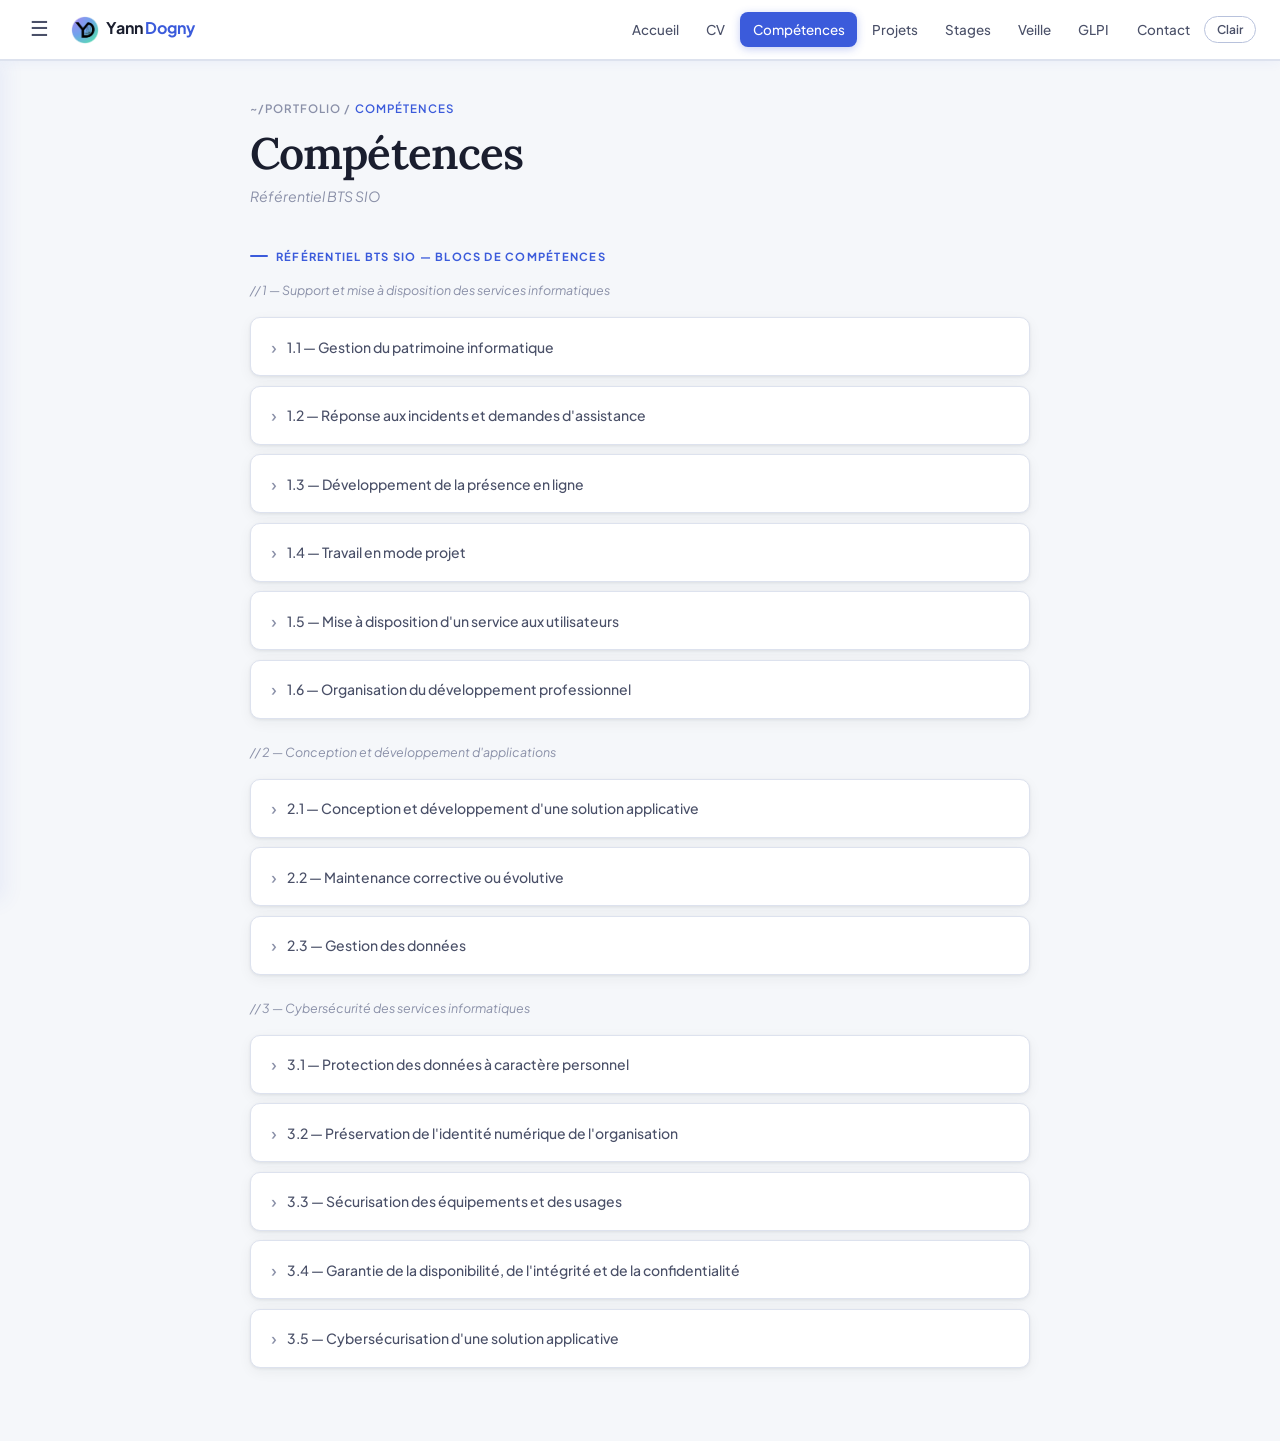
==== commit c2730c2f: "V_final" ====
--- a/pages/competences.html
+++ b/pages/competences.html
@@ -2,6 +2,7 @@
 <html lang="fr">
 <head>
   <meta charset="UTF-8"/>
+  <link rel="icon" type="image/png" href="../image/Logo_YD.png"/>
   <meta name="viewport" content="width=device-width, initial-scale=1.0"/>
   <title>Compétences</title>
   <link rel="stylesheet" href="../style.css"/>
@@ -11,7 +12,7 @@
 <!-- TOPBAR -->
 <header class="topbar">
   <button class="sidebar-toggle" onclick="toggleSidebar()" aria-label="Menu">☰</button>
-  <a href="../index.html" class="topbar-brand">Yann <span>Dogny</span></a>
+  <a href="../index.html" class="topbar-brand"><img src="../image/Logo_YD.png" alt="YD" style="height:28px;width:28px;border-radius:50%;object-fit:cover;margin-right:7px;vertical-align:middle;flex-shrink:0"/>Yann <span>Dogny</span></a>
     <ul class="topbar-nav">
     <li><a href="../index.html" class="">Accueil</a></li>
     <li><a href="cv.html" class="">CV</a></li>
@@ -32,6 +33,7 @@
 
 <!-- SIDEBAR DRAWER -->
 <nav class="sidebar" id="sidebar">
+  <div style="display:flex;align-items:center;gap:9px;padding:0.75rem 0.75rem 0.65rem;border-bottom:1px solid var(--border);margin-bottom:0.5rem"><img src="../image/Logo_YD.png" alt="YD" style="height:34px;width:34px;border-radius:50%;object-fit:cover;flex-shrink:0"/><div><div style="font-size:0.875rem;font-weight:700;color:var(--ink);line-height:1.2">Yann Dogny</div><div style="font-size:0.68rem;color:var(--ink3)">BTS SIO SLAM</div></div></div>
     <div class="sidebar-section-label">Navigation</div>
   <a href="../index.html" class="nav-link">Accueil</a>
   <a href="cv.html" class="nav-link">CV</a>
